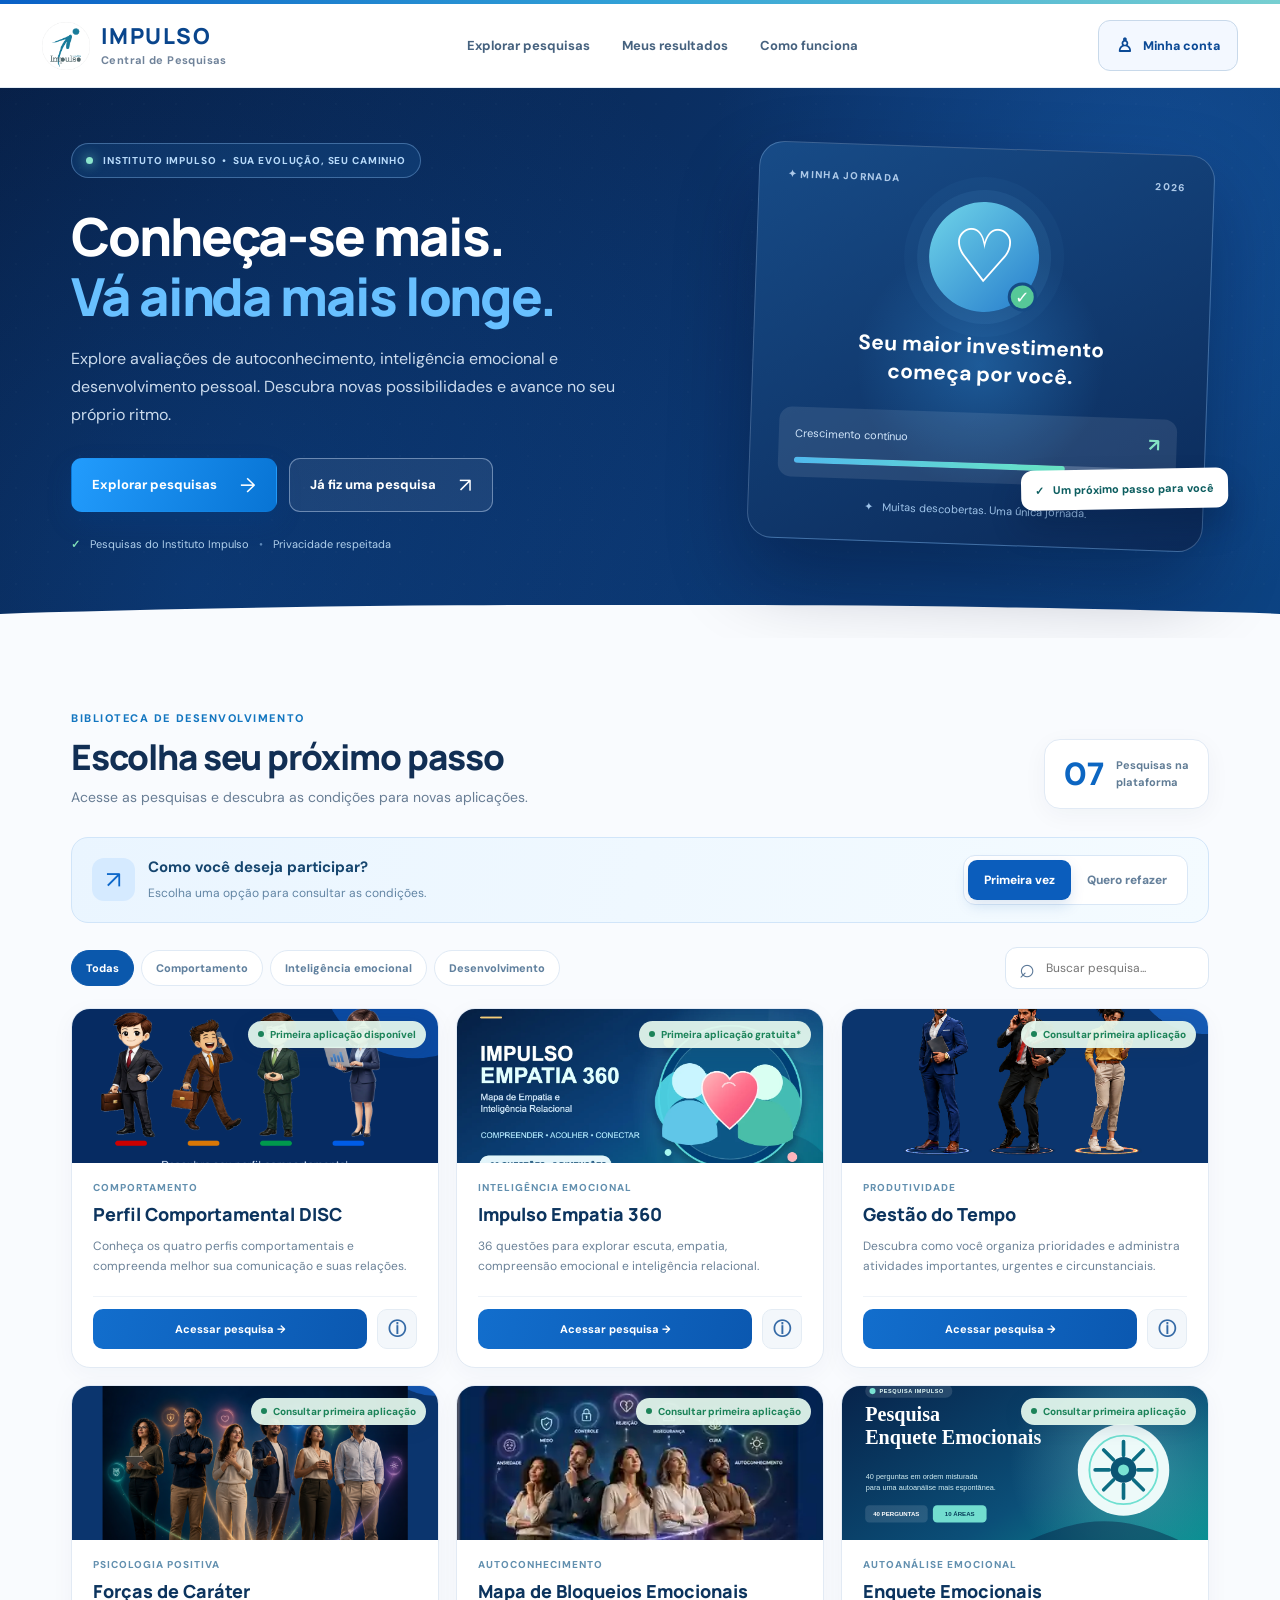
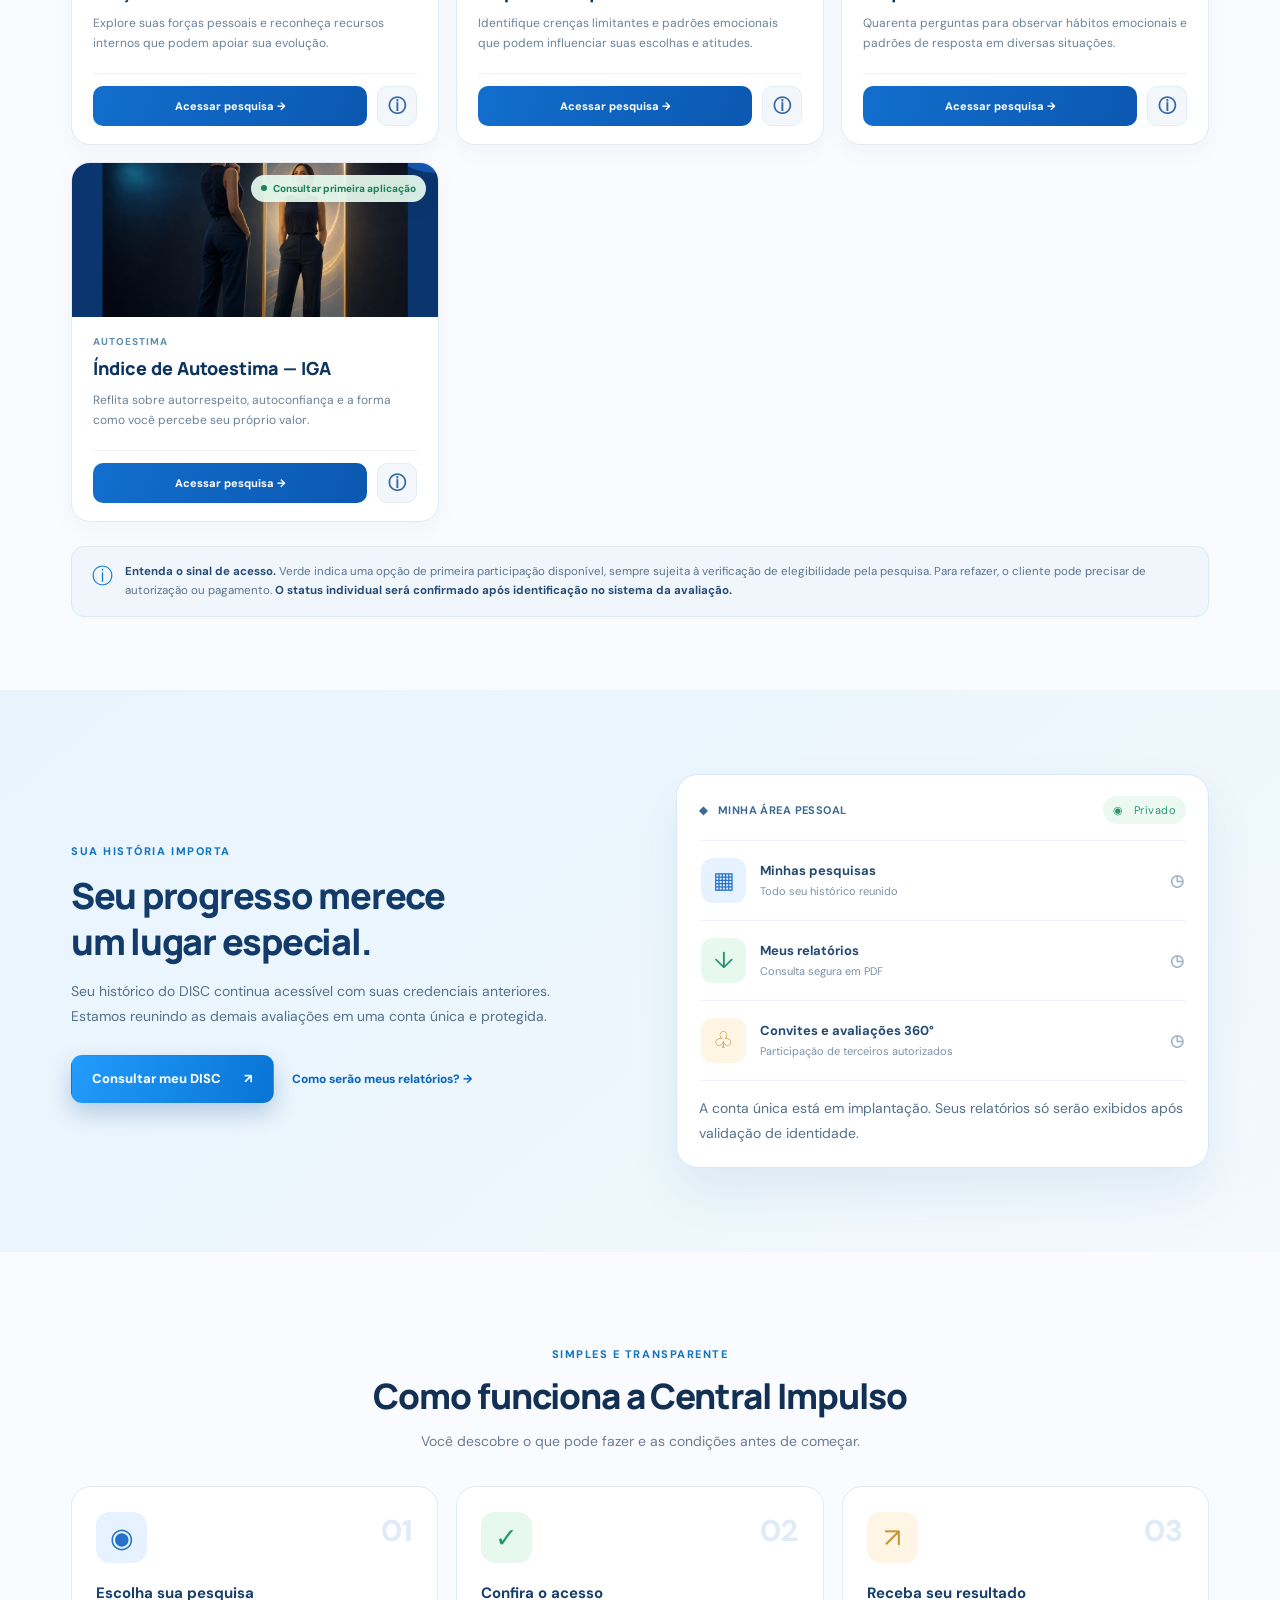
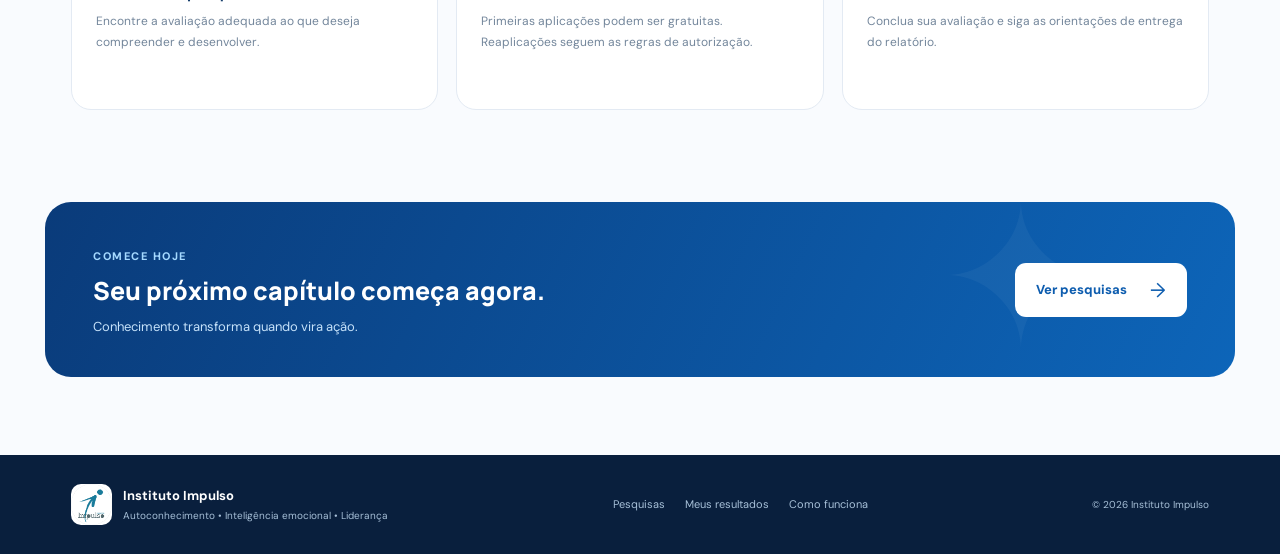
==== index.html @ 6abdc1b7 "feat: cards visuais com as artes oficiais de sete pesquisas" ====
<!doctype html><html lang="pt-BR"><head>
<meta charset="utf-8"/><meta name="viewport" content="width=device-width,initial-scale=1,viewport-fit=cover"/>
<meta name="theme-color" content="#082958"/><meta name="description" content="Central do Cliente Instituto Impulso: pesquisas de autoconhecimento, condições de acesso e sua jornada."/>
<meta property="og:title" content="Central Impulso | Sua jornada de autoconhecimento"/>
<meta property="og:description" content="DISC, Empatia 360, Gestão do Tempo, Forças de Caráter, Bloqueios Emocionais e mais."/>
<title>Minha Jornada | Central Impulso de Pesquisas</title>
<link rel="icon" href="./impulso-logo.png"/><link rel="preconnect" href="https://fonts.googleapis.com"/>
<link href="https://fonts.googleapis.com/css2?family=DM+Sans:wght@400;500;600;700;800&family=Manrope:wght@400;500;600;700;800&display=swap" rel="stylesheet"/>
<link rel="stylesheet" href="./style.css?v=20261010-01"/><script defer src="./app.js?v=20261010-01"></script></head><body>
<div class="top-gradient"></div><header class="site-header"><div class="header-inner">
<a class="brand" href="./" aria-label="Central Impulso - início"><img src="./impulso-logo.png" alt=""/><span><strong>IMPULSO</strong><small>Central de Pesquisas</small></span></a>
<nav class="main-nav" aria-label="Menu principal"><a href="#pesquisas">Explorar pesquisas</a><a href="#meus-resultados">Meus resultados</a><a href="#como-funciona">Como funciona</a></nav>
<button class="header-login" data-dialog="account"><span>♙</span> Minha conta</button>
</div></header><main>
<section class="hero"><div class="container hero-grid"><div class="hero-copy">
<div class="hero-eyebrow"><i></i> INSTITUTO IMPULSO &nbsp;•&nbsp; SUA EVOLUÇÃO, SEU CAMINHO</div>
<h1>Conheça-se mais.<br/><em>Vá ainda mais longe.</em></h1>
<p>Explore avaliações de autoconhecimento, inteligência emocional e desenvolvimento pessoal. Descubra novas possibilidades e avance no seu próprio ritmo.</p>
<div class="hero-actions"><a class="button button-primary" href="#pesquisas">Explorar pesquisas <span>→</span></a><button class="button button-outline" data-dialog="account">Já fiz uma pesquisa <span>↗</span></button></div>
<div class="hero-trust"><b>✓</b> Pesquisas do Instituto Impulso <span>•</span> Privacidade respeitada</div>
</div><div class="hero-visual" aria-hidden="true"><div class="visual-head"><span>✦ MINHA JORNADA</span><span>2026</span></div><div class="visual-orb">♡<span>✓</span></div><h2>Seu maior investimento<br/> começa por você.</h2><div class="visual-progress"><span>Crescimento contínuo</span><b>↗</b><div class="visual-track"><div></div></div></div><div class="visual-foot">✦ &nbsp; Muitas descobertas. Uma única jornada.</div><div class="float-confirm">✓ &nbsp; Um próximo passo para você</div></div></div><div class="hero-wave"></div></section>
<section class="explore-section container" id="pesquisas"><div class="section-heading"><div><span class="eyebrow">BIBLIOTECA DE DESENVOLVIMENTO</span><h2>Escolha seu próximo passo</h2><p>Acesse as pesquisas e descubra as condições para novas aplicações.</p></div><div class="count-card"><strong>07</strong><span>Pesquisas na<br/> plataforma</span></div></div>
<div class="scenario-panel"><div class="scenario-copy"><span class="scenario-symbol">↗</span><div><strong>Como você deseja participar?</strong><small>Escolha uma opção para consultar as condições.</small></div></div><div class="scenario-control" role="group" aria-label="Situação de participação"><button class="scenario active" data-scenario="first" aria-pressed="true">Primeira vez</button><button class="scenario" data-scenario="again" aria-pressed="false">Quero refazer</button></div></div>
<div class="tools-row"><div class="filters" role="group" aria-label="Filtrar pesquisas"><button class="filter active" data-category="Todas" aria-pressed="true">Todas</button><button class="filter" data-category="Comportamento" aria-pressed="false">Comportamento</button><button class="filter" data-category="Emocional" aria-pressed="false">Inteligência emocional</button><button class="filter" data-category="Desenvolvimento" aria-pressed="false">Desenvolvimento</button></div><label class="search-wrap"><span>⌕</span><input id="search" type="search" placeholder="Buscar pesquisa..." aria-label="Buscar pesquisa"/></label></div>
<div class="research-grid" id="research-grid"></div><p id="empty" class="empty" hidden>Nenhuma pesquisa encontrada. Tente outra palavra.</p>
<div class="disclaimer"><span>ⓘ</span><p><strong>Entenda o sinal de acesso.</strong> Verde indica uma opção de primeira participação disponível, sempre sujeita à verificação de elegibilidade pela pesquisa. Para refazer, o cliente pode precisar de autorização ou pagamento. <strong>O status individual será confirmado após identificação no sistema da avaliação.</strong></p></div>
</section>
<section class="results-section" id="meus-resultados"><div class="container results-layout"><div><span class="eyebrow">SUA HISTÓRIA IMPORTA</span><h2>Seu progresso merece<br/> um lugar especial.</h2><p>Seu histórico do DISC continua acessível com suas credenciais anteriores. Estamos reunindo as demais avaliações em uma conta única e protegida.</p><div class="results-actions"><a class="button button-primary" href="https://impulsoflow.github.io/DISC/" target="_blank" rel="noopener">Consultar meu DISC <span>↗</span></a><button class="link-button" data-dialog="account">Como serão meus relatórios? →</button></div></div>
<div class="results-board"><div class="board-head"><strong>◆ &nbsp; MINHA ÁREA PESSOAL</strong><span>◉ &nbsp; Privado</span></div><div class="board-item"><span class="board-icon blue">▦</span><div><strong>Minhas pesquisas</strong><small>Todo seu histórico reunido</small></div><b>◷</b></div><div class="board-item"><span class="board-icon green">↓</span><div><strong>Meus relatórios</strong><small>Consulta segura em PDF</small></div><b>◷</b></div><div class="board-item"><span class="board-icon gold">♧</span><div><strong>Convites e avaliações 360°</strong><small>Participação de terceiros autorizados</small></div><b>◷</b></div><p>A conta única está em implantação. Seus relatórios só serão exibidos após validação de identidade.</p></div></div></section>
<section class="how-section container" id="como-funciona"><div class="how-head"><span class="eyebrow">SIMPLES E TRANSPARENTE</span><h2>Como funciona a Central Impulso</h2><p>Você descobre o que pode fazer e as condições antes de começar.</p></div><div class="steps"><article><span class="step-num">01</span><div class="step-icon blue">◉</div><h3>Escolha sua pesquisa</h3><p>Encontre a avaliação adequada ao que deseja compreender e desenvolver.</p></article><article><span class="step-num">02</span><div class="step-icon green">✓</div><h3>Confira o acesso</h3><p>Primeiras aplicações podem ser gratuitas. Reaplicações seguem as regras de autorização.</p></article><article><span class="step-num">03</span><div class="step-icon gold">↗</div><h3>Receba seu resultado</h3><p>Conclua sua avaliação e siga as orientações de entrega do relatório.</p></article></div></section>
<section class="closing container"><div><span class="eyebrow">COMECE HOJE</span><h2>Seu próximo capítulo começa agora.</h2><p>Conhecimento transforma quando vira ação.</p></div><a href="#pesquisas" class="button">Ver pesquisas <span>→</span></a><span class="closing-star">✦</span></section></main>
<footer><div class="container footer-content"><div class="footer-brand"><img src="./impulso-logo.png" alt=""/><div><b>Instituto Impulso</b><small>Autoconhecimento • Inteligência emocional • Liderança</small></div></div><nav><a href="#pesquisas">Pesquisas</a><a href="#meus-resultados">Meus resultados</a><a href="#como-funciona">Como funciona</a></nav><small>© 2026 Instituto Impulso</small></div></footer>
<dialog id="modal" aria-labelledby="modal-title"><form method="dialog"><button aria-label="Fechar" class="modal-close">×</button></form><div id="modal-symbol" class="modal-symbol">✦</div><span id="modal-kicker" class="eyebrow"></span><h2 id="modal-title"></h2><p id="modal-text"></p><div id="modal-details" class="modal-details"></div><div id="modal-actions" class="modal-actions"></div><small id="modal-note" class="modal-note"></small></dialog>
</body></html>
---- style.css ----
:root{--navy:#092d5c;--deep:#071c42;--blue:#0d67c8;--blue-light:#cce5ff;--ink:#122f54;--muted:#62758e;--soft:#f3f7fc;--green:#147d57;--border:#e1eaf5;--radius:22px}*{box-sizing:border-box}html{scroll-behavior:smooth}body{margin:0;background:#f9fbfe;color:var(--ink);font-family:"DM Sans",Arial,sans-serif}button,input{font:inherit}button{cursor:pointer}a{text-decoration:none;color:inherit}a:focus-visible,button:focus-visible,input:focus-visible{outline:3px solid #f7ba45;outline-offset:3px}.container{max-width:1190px;padding:0 26px;margin:auto}.top-gradient{height:4px;background:linear-gradient(90deg,#0960c6,#32a2d7,#77cfd1)}.site-header{position:sticky;top:0;background:rgba(255,255,255,.97);border-bottom:1px solid #e4edf6;z-index:30;backdrop-filter:blur(18px)}.header-inner{max-width:1250px;margin:auto;padding:15px 27px;display:flex;align-items:center;justify-content:space-between;gap:22px;min-height:83px}.brand,.footer-brand{display:flex;align-items:center;gap:11px;flex-shrink:0}.brand img{width:48px;height:48px;object-fit:contain;border-radius:12px;background:white}.brand strong{font:800 22px "Manrope",sans-serif;color:#09458c;letter-spacing:.065em;line-height:1;display:block}.brand small{display:block;font-size:11px;color:#70839a;font-weight:700;margin-top:6px;letter-spacing:.035em}.main-nav{display:flex;align-items:center;gap:32px}.main-nav a{color:#46627f;font-weight:700;font-size:13px;transition:color .2s}.main-nav a:hover{color:#0b64c5}.header-login{border:1px solid #c8d9ea;border-radius:12px;background:#f3f8ff;padding:12px 17px;font-size:12.5px;font-weight:800;color:#0b4a96;display:flex;align-items:center;gap:10px}.header-login span{font-size:19px}.hero{background:radial-gradient(circle at 89% 17%,rgba(46,143,255,.2),transparent 35%),radial-gradient(circle at 15% 90%,rgba(17,98,192,.25),transparent 55%),linear-gradient(120deg,#071d42,#0b336a 55%,#0c4383);color:#fff;position:relative;overflow:hidden}.hero::before{content:"";position:absolute;inset:0;background-image:radial-gradient(rgba(255,255,255,.09) .8px,transparent .8px);background-size:32px 32px;opacity:.19}.hero-grid{min-height:535px;display:grid;grid-template-columns:1.15fr .85fr;align-items:center;gap:65px;padding-top:55px;padding-bottom:87px;position:relative;z-index:1}.hero-eyebrow{display:inline-flex;align-items:center;gap:10px;border:1px solid rgba(151,203,255,.35);background:rgba(34,111,179,.21);padding:10px 14px;border-radius:999px;color:#b7dafa;font-size:10px;letter-spacing:.085em;font-weight:800}.hero-eyebrow i{display:block;width:7px;height:7px;background:#8ce6cd;border-radius:100%;box-shadow:0 0 12px #7eedd5}.hero h1{font:800 clamp(35px,4.1vw,55px)/1.14 "Manrope",sans-serif;letter-spacing:-.04em;margin:29px 0 18px}.hero h1 em{font-style:normal;color:#68c0ff}.hero-copy>p{color:#cbdbed;font-size:16px;line-height:1.75;max-width:565px;margin:0}.hero-actions{display:flex;gap:12px;flex-wrap:wrap;margin-top:29px}.button{display:inline-flex;justify-content:center;align-items:center;gap:23px;min-height:48px;border-radius:11px;border:1px solid transparent;padding:13px 20px;font-size:13px;font-weight:800;transition:transform .15s,filter .15s}.button:hover{transform:translateY(-2px);filter:brightness(1.035)}.button-primary{background:linear-gradient(110deg,#229cfd,#0874d4);color:white;box-shadow:0 10px 24px rgba(0,68,144,.24)}.button-outline{background:rgba(255,255,255,.07);border-color:rgba(211,230,255,.43);color:#fff}.hero-actions .button span,.closing .button span{font-size:20px;font-weight:400}.hero-trust{margin-top:25px;color:#b1d1ed;font-size:11px;display:flex;align-items:center;gap:10px;flex-wrap:wrap}.hero-trust b{color:#80e0b8}.hero-trust>span{color:#5d88b9}.hero-visual{background:linear-gradient(154deg,#174b87,#0b2a59);border:1px solid rgba(177,212,255,.29);border-radius:25px;min-height:372px;padding:25px 28px 27px;box-shadow:0 35px 80px rgba(0,10,37,.33);position:relative;transform:rotate(2deg);isolation:isolate}.hero-visual::before{content:"";position:absolute;border-radius:50%;height:250px;width:250px;left:50%;top:23%;transform:translateX(-50%);background:radial-gradient(circle,rgba(59,167,248,.3),transparent 70%);z-index:-1}.visual-head{display:flex;justify-content:space-between;align-items:center;color:#adc9e8;font-size:10px;font-weight:800;letter-spacing:.13em}.visual-orb{width:110px;height:110px;border-radius:50%;margin:15px auto 5px;background:linear-gradient(135deg,#70d5e9,#267ccc);box-shadow:0 0 0 12px rgba(111,203,255,.08),0 0 0 25px rgba(111,203,255,.035);display:grid;place-items:center;font-size:74px;font-weight:400;color:white;position:relative}.visual-orb span{position:absolute;bottom:2px;right:1px;background:#56c898;border-radius:50%;color:#fff;font-size:17px;width:29px;height:29px;display:grid;place-items:center;border:3px solid #164b85}.hero-visual h2{font-size:21px;line-height:1.35;text-align:center;margin:20px 0 24px;color:#fff}.visual-progress{background:rgba(255,255,255,.095);padding:14px 16px;border-radius:13px;color:#d2e6fb;font-size:11px;display:flex;justify-content:space-between;align-items:center;flex-wrap:wrap;gap:12px}.visual-progress b{color:#84e3c5;font-size:18px}.visual-track{width:100%;height:6px;background:rgba(230,240,255,.23);border-radius:12px;overflow:hidden}.visual-track div{width:74%;height:100%;border-radius:12px;background:linear-gradient(90deg,#50b9ee,#6ae7c4)}.visual-foot{font-size:11px;text-align:center;color:#9fc4ea;margin-top:20px}.float-confirm{position:absolute;bottom:40px;right:-25px;padding:13px 14px;background:#fff;color:#0d5e60;font-weight:800;font-size:11px;border-radius:12px;box-shadow:0 18px 30px #00163845;transform:rotate(-3deg)}.hero-wave{height:34px;background:#f9fbfe;clip-path:ellipse(73% 100% at 50% 100%);position:absolute;bottom:-1px;left:0;right:0}.explore-section{padding-top:68px;padding-bottom:73px;scroll-margin-top:120px}.section-heading{display:flex;justify-content:space-between;align-items:end;gap:24px;margin-bottom:28px}.eyebrow{color:#1376c0;font-size:11px;letter-spacing:.14em;font-weight:800}.section-heading h2,.how-head h2{font:800 clamp(26px,3vw,35px)/1.22 "Manrope",sans-serif;letter-spacing:-.03em;margin:9px 0 8px}.section-heading p,.how-head p{font-size:14px;color:#687d94;margin:0;line-height:1.6}.count-card{display:flex;align-items:center;gap:12px;background:#fff;border:1px solid var(--border);border-radius:16px;padding:13px 19px;box-shadow:0 6px 24px #11264a0b}.count-card strong{font-size:32px;color:#0c66c2;font-weight:800}.count-card span{font-size:11px;color:#607c95;line-height:1.55;font-weight:700}.scenario-panel{display:flex;justify-content:space-between;align-items:center;gap:20px;padding:17px 20px;background:linear-gradient(105deg,#eaf5ff,#f4fbff);border:1px solid #d1e5f9;border-radius:17px;margin-bottom:24px}.scenario-copy{display:flex;align-items:center;gap:13px}.scenario-symbol{width:43px;height:43px;border-radius:12px;display:grid;place-items:center;background:#d5eaff;color:#0b66c9;font-size:24px}.scenario-copy strong{display:block;font-size:15px;color:#16466f;margin-bottom:4px}.scenario-copy small{color:#6285a4;font-size:12px}.scenario-control{display:flex;align-items:center;padding:4px;background:#fff;border:1px solid #d9e7f6;border-radius:12px;flex-shrink:0}.scenario{background:transparent;border:0;padding:12px 16px;border-radius:9px;font-weight:800;color:#65809b;font-size:12px;white-space:nowrap}.scenario.active{background:#0b5dbc;color:#fff;box-shadow:0 6px 14px #0650a925}.tools-row{display:flex;align-items:center;justify-content:space-between;gap:15px;margin-bottom:19px}.filters{display:flex;align-items:center;gap:7px;flex-wrap:wrap}.filter{border:1px solid #e0eaf5;background:#fff;border-radius:30px;font-size:11px;padding:10px 14px;color:#60809e;font-weight:800}.filter.active{border-color:#0b58ac;background:#0b58ac;color:#fff}.search-wrap{display:flex;align-items:center;gap:9px;border:1px solid #dbe7f4;border-radius:12px;background:#fff;height:42px;padding:0 13px;min-width:195px;color:#5b7898}.search-wrap span{font-size:27px;line-height:1}.search-wrap input{border:0;outline:0;min-width:0;width:100%;font-size:12px;color:#143d65}.research-grid{display:grid;grid-template-columns:repeat(3,minmax(0,1fr));gap:17px}.research-card{border:1px solid #e2eaf4;border-radius:19px;background:#fff;min-height:316px;display:flex;flex-direction:column;padding:22px;box-shadow:0 6px 25px rgba(11,49,93,.038);transition:transform .15s,box-shadow .15s}.research-card:hover{transform:translateY(-4px);box-shadow:0 18px 35px rgba(11,49,93,.1)}.card-top{display:flex;justify-content:space-between;align-items:center;gap:10px}.card-icon{border-radius:15px;width:55px;height:55px;display:grid;place-items:center;font-size:28px}.card-icon.blue{color:#2169d4;background:#e9f1ff}.card-icon.cyan{color:#17819a;background:#e0f7fc}.card-icon.violet{color:#8053ba;background:#f1eaff}.card-icon.green{color:#199165;background:#e2f7ec}.card-icon.orange{color:#d18b26;background:#fff4df}.card-icon.pink{color:#bd6197;background:#ffebf4}.card-status{display:flex;gap:6px;align-items:center;border-radius:20px;padding:7px 10px;font-size:10px;font-weight:800;white-space:nowrap}.card-status.available{background:#e5f7ed;color:#1c8359}.card-status.locked{background:#fff1e0;color:#976323}.card-status i{width:6px;height:6px;background:currentColor;border-radius:50%}.card-category{font-size:10px;color:#6390af;letter-spacing:.10em;text-transform:uppercase;font-weight:800;margin-top:19px}.research-card h3{font:800 18px/1.38 "Manrope",sans-serif;margin:8px 0 8px;color:#0c345e}.research-card p{font-size:12px;line-height:1.67;color:#6b8298;margin:0 0 20px;flex:1}.card-bottom{padding-top:14px;border-top:1px solid #eff3f8;display:flex;align-items:center;gap:10px}.card-link{background:linear-gradient(105deg,#126ecd,#0b58b0);border:0;color:#fff;border-radius:10px;padding:11px 13px;font-size:11px;font-weight:800;flex:1;display:flex;align-items:center;justify-content:center;gap:7px;text-align:center;min-height:40px}.card-link.locked{background:#f2f6fa;color:#35618d;border:1px solid #dce6f0}.card-info{width:40px;height:40px;flex-shrink:0;border-radius:10px;background:#f3f7fb;border:1px solid #e4ecf4;color:#356aa6;font-weight:800;font-size:18px}.empty{text-align:center;color:#6e8299;background:#fff;border-radius:14px;border:1px dashed #cadced;padding:36px}.disclaimer{display:flex;align-items:flex-start;gap:12px;background:#f1f6fc;border:1px solid #dce9f7;padding:15px 20px;border-radius:13px;margin-top:24px;color:#587590}.disclaimer span{font-size:21px;color:#1b7ac9}.disclaimer p{margin:0;line-height:1.7;font-size:11.5px}.disclaimer strong{color:#244c76}.results-section{background:linear-gradient(140deg,#eaf4ff,#edf7fc 65%,#f3f9ff);padding:84px 0;scroll-margin-top:100px}.results-layout{display:grid;grid-template-columns:1fr 1fr;align-items:center;gap:72px}.results-layout h2{font:800 clamp(26px,3vw,36px)/1.26 "Manrope",sans-serif;letter-spacing:-.035em;color:#123b6a;margin:13px 0 15px}.results-layout>div>p{font-size:14px;line-height:1.8;color:#55718c;max-width:510px}.results-actions{display:flex;align-items:center;flex-wrap:wrap;gap:18px;margin-top:25px}.link-button{background:none;border:0;color:#0b68be;font-size:12px;font-weight:800;padding:10px 0}.results-board{padding:21px 22px;border:1px solid #d9e8f8;background:#fff;border-radius:22px;box-shadow:0 24px 50px rgba(19,72,131,.08)}.board-head{display:flex;justify-content:space-between;align-items:center;font-size:11px;color:#3c6996;letter-spacing:.04em;padding-bottom:16px}.board-head>span{color:#2a9671;background:#ecf9f3;border-radius:15px;padding:7px 10px}.board-item{display:flex;align-items:center;gap:14px;border-top:1px solid #eef3f9;padding:17px 2px}.board-icon{width:45px;height:45px;display:grid;place-items:center;border-radius:12px;font-size:23px;flex-shrink:0}.blue{color:#2672ca;background:#e6f2ff}.green{color:#249671;background:#e7f8ef}.gold{color:#c79532;background:#fff5e5}.board-item>div{flex:1}.board-item strong{display:block;color:#234b71;font-size:13px}.board-item small{font-size:11px;color:#7b91a7;display:block;margin-top:5px}.board-item>b{color:#9fb0c3}.results-board>p{border-top:1px solid #eef3f9;margin:0;padding-top:15px;color:#7990a8;font-size:11px;line-height:1.5}.how-section{padding-top:90px;padding-bottom:92px;scroll-margin-top:110px}.how-head{text-align:center;margin-bottom:34px}.how-head h2{margin:12px 0}.steps{display:grid;grid-template-columns:repeat(3,1fr);gap:18px}.steps article{background:#fff;border:1px solid #e3eaf3;border-radius:20px;padding:25px 24px;position:relative;min-height:224px}.step-num{position:absolute;right:25px;top:24px;color:#dfebf7;font-size:30px;font-weight:800}.step-icon{width:51px;height:51px;border-radius:14px;display:grid;place-items:center;font-size:27px}.steps h3{font-size:15px;color:#173f6c;margin:20px 0 8px}.steps p{font-size:12px;line-height:1.7;color:#73869b;margin:0}.closing{background:linear-gradient(115deg,#0a3b7a,#0d65b9);border-radius:26px;position:relative;overflow:hidden;color:#fff;display:flex;align-items:center;justify-content:space-between;gap:26px;padding:42px 48px;margin-bottom:78px}.closing .eyebrow{color:#a5d9ff}.closing h2{font:800 25px/1.3 "Manrope",sans-serif;margin:10px 0}.closing p{color:#c6e2fa;margin:0;font-size:13px}.closing .button{background:#fff;color:#0e5daf;white-space:nowrap;z-index:1}.closing-star{position:absolute;right:130px;top:-52px;font-size:200px;color:#ffffff0b}footer{background:#091f3d;color:#a7c0d8;padding:29px 0}.footer-content{display:flex;align-items:center;justify-content:space-between;gap:16px;flex-wrap:wrap}.footer-brand img{width:41px;height:41px;border-radius:10px;object-fit:contain;background:white}.footer-brand b{display:block;font-size:13px;color:#fff}.footer-brand small{font-size:10px;display:block;margin-top:5px}footer nav{display:flex;gap:20px;font-size:11px}footer>div>small{font-size:10px}.sr-only{position:absolute!important;width:1px;height:1px;overflow:hidden;clip:rect(0,0,0,0)}dialog.custom-modal,dialog#modal{max-width:min(510px,calc(100vw - 28px));width:100%;border:1px solid #d4e4f4;padding:32px 33px 28px;border-radius:24px;color:#183e65;box-shadow:0 40px 100px #09264c44}dialog::backdrop{background:rgba(4,23,47,.64);backdrop-filter:blur(4px)}.modal-close{position:absolute;top:14px;right:15px;border:0;background:#eef4fb;color:#4b7093;border-radius:9px;width:32px;height:32px;font-size:23px;cursor:pointer}#modal{position:fixed}.modal-symbol{height:64px;width:64px;border-radius:18px;display:grid;place-items:center;background:#e6f2ff;color:#0d69c6;font-size:34px;margin-bottom:23px}#modal h2{font:800 25px/1.25 "Manrope",sans-serif;margin:11px 0;color:#143961}#modal-text{color:#5c7490;font-size:14px;line-height:1.75}#modal-details{background:#f0f7ff;border-radius:13px;padding:15px 17px;font-size:12px;color:#416385;line-height:1.8}#modal-details strong{color:#0c4e93}#modal-details ul{padding-left:19px;margin:6px 0}#modal-actions{display:flex;gap:12px;flex-wrap:wrap;margin-top:21px}#modal-actions a,#modal-actions button{display:inline-flex;align-items:center;justify-content:center;border:0;border-radius:10px;padding:12px 16px;font-size:12px;font-weight:800;min-height:43px}#modal-actions a:first-child{background:#0b66c4;color:white;flex:1}#modal-actions button{background:#eff4fa;color:#275a8c}.modal-note{display:block;margin-top:16px;color:#8293a6;font-size:11px;line-height:1.6}@media(max-width:1100px){.main-nav{gap:15px}.hero-grid{gap:25px}.hero h1{font-size:40px}.research-grid{grid-template-columns:repeat(2,1fr)}.results-layout{gap:35px}}@media(max-width:760px){.container{padding:0 18px}.main-nav{display:none}.header-inner{padding:11px 18px;min-height:68px}.brand img{width:39px;height:39px}.brand strong{font-size:19px}.brand small{font-size:9px}.header-login{padding:10px 12px}.hero-grid{grid-template-columns:1fr;gap:30px;padding-top:48px;padding-bottom:60px}.hero h1{font-size:clamp(31px,7.7vw,43px)}.hero-copy>p{font-size:14px}.hero-visual{max-width:470px;min-height:310px;margin:0 auto;width:91%;transform:rotate(0deg)}.visual-orb{height:87px;width:87px;font-size:62px}.hero-visual h2{font-size:18px;margin:15px 0}.float-confirm{right:-6px;bottom:27px}.section-heading{align-items:flex-start}.count-card{display:none}.scenario-panel{align-items:stretch;flex-direction:column}.scenario-control{align-self:flex-start}.tools-row{flex-direction:column;align-items:stretch}.search-wrap{width:100%}.results-layout{grid-template-columns:1fr;gap:28px}.steps{grid-template-columns:1fr}.steps article{min-height:0}.closing{margin-left:18px;margin-right:18px;padding:30px;flex-direction:column;align-items:flex-start}.footer-content{flex-direction:column;align-items:flex-start;gap:19px}}@media(max-width:550px){.hero-eyebrow{font-size:9px;padding:9px 10px}.hero-actions{flex-direction:column;align-items:stretch}.hero-actions .button{width:100%}.hero-trust{font-size:10px}.explore-section{padding-top:48px}.section-heading h2{font-size:27px}.research-grid{grid-template-columns:1fr;gap:13px}.research-card{min-height:275px}.research-card h3{font-size:18px}.filters{gap:6px}.filter{font-size:10px;padding:9px 10px}.scenario-panel{padding:15px}.scenario{padding:11px 13px}.results-section{padding:61px 0}.results-actions{flex-direction:column;align-items:flex-start}.how-section{padding-top:64px;padding-bottom:70px}.closing{margin-bottom:40px}.closing h2{font-size:22px}dialog#modal{padding:28px 22px}.footer-brand small{font-size:9px}}
/* Cards profissionais com a mesma arte dos convites administrativos. */
.research-card{padding:0;overflow:hidden;min-height:360px}.card-image{height:154px;width:100%;background:linear-gradient(145deg,#e6f3ff,#f6fbff);position:relative;overflow:hidden}.card-image img{display:block;width:100%;height:100%;object-fit:cover;object-position:center 30%}.card-image .card-status{position:absolute;top:12px;right:12px;max-width:calc(100% - 24px);box-shadow:0 3px 18px #18345327;background:#e6f9eeed}.card-image .card-status.locked{background:#fff1e5f5}.research-card .card-category,.research-card h3,.research-card p{margin-left:21px;margin-right:21px}.research-card .card-category{margin-top:18px}.research-card .card-bottom{margin:0 21px 18px;padding-top:12px}.research-card p{margin-bottom:16px}.research-card h3{min-height:26px}.research-grid{align-items:stretch}@media(max-width:550px){.research-card{min-height:370px}.card-image{height:180px}}
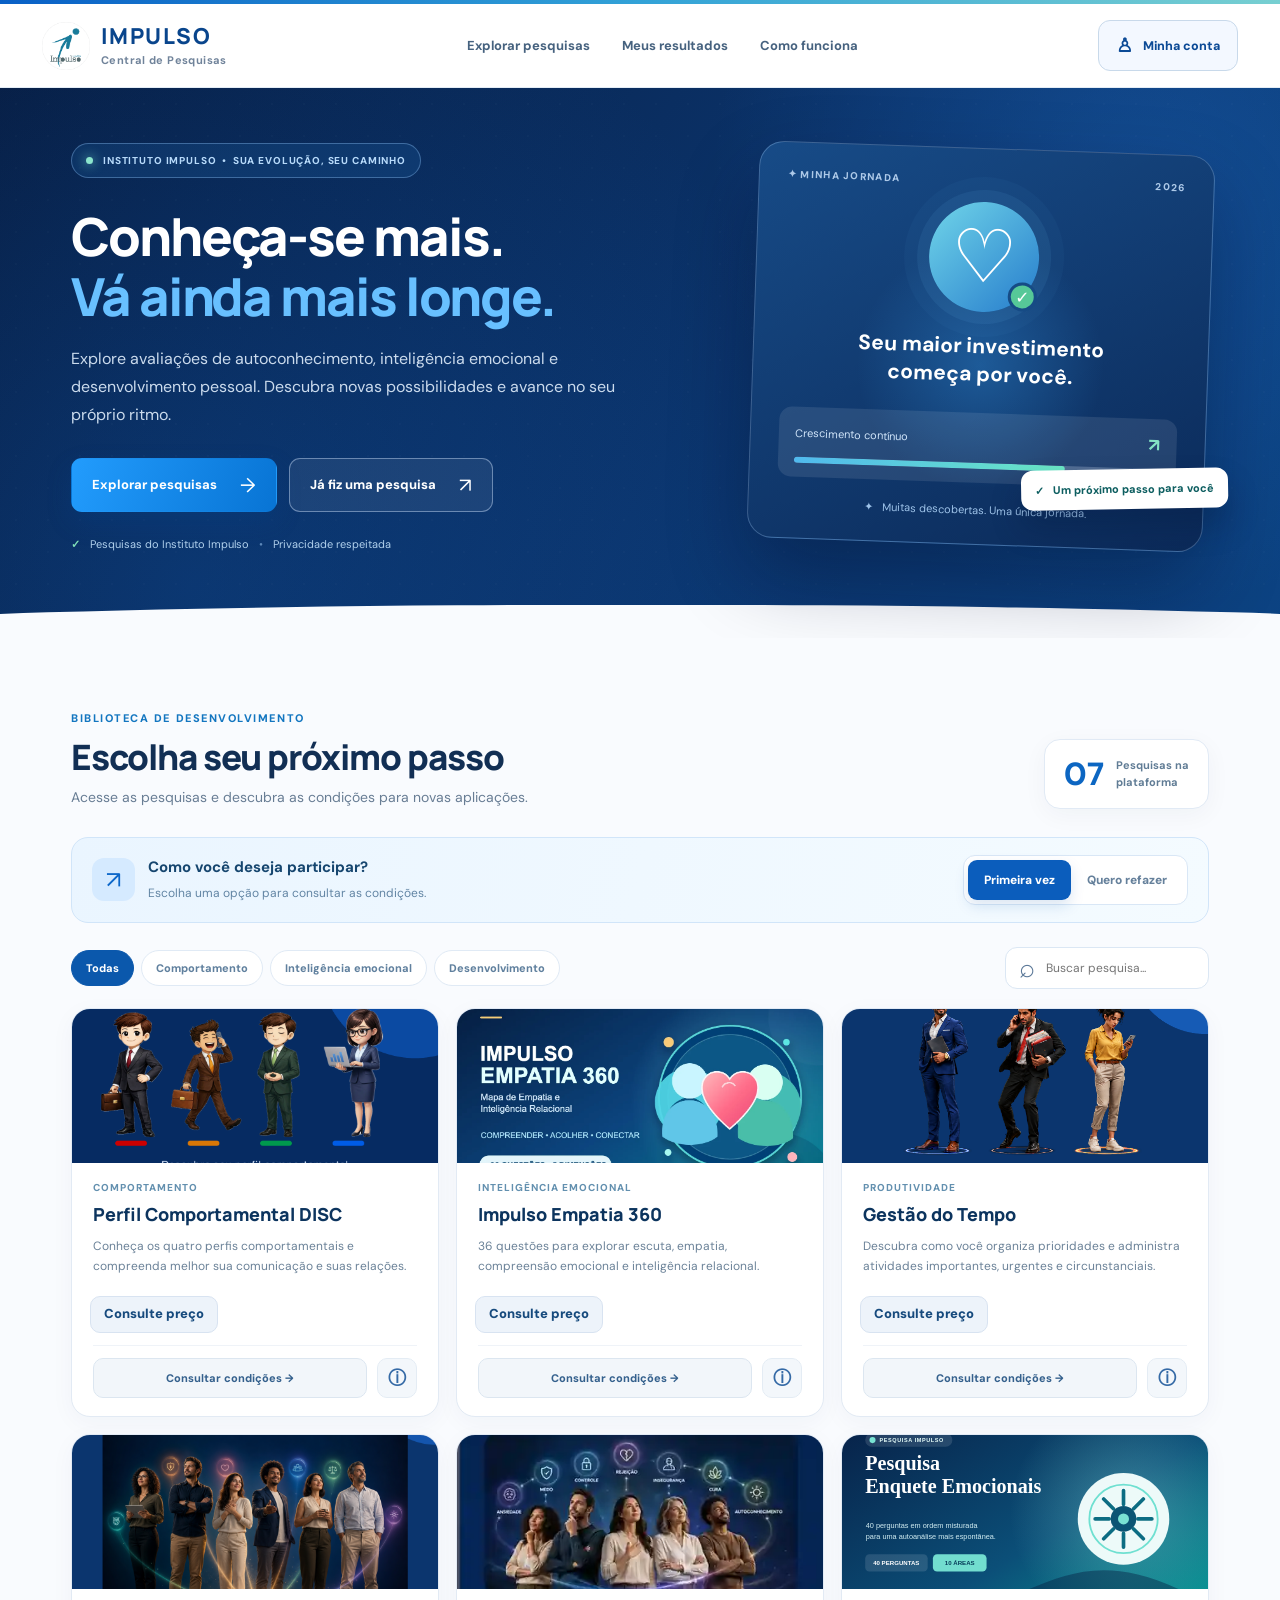
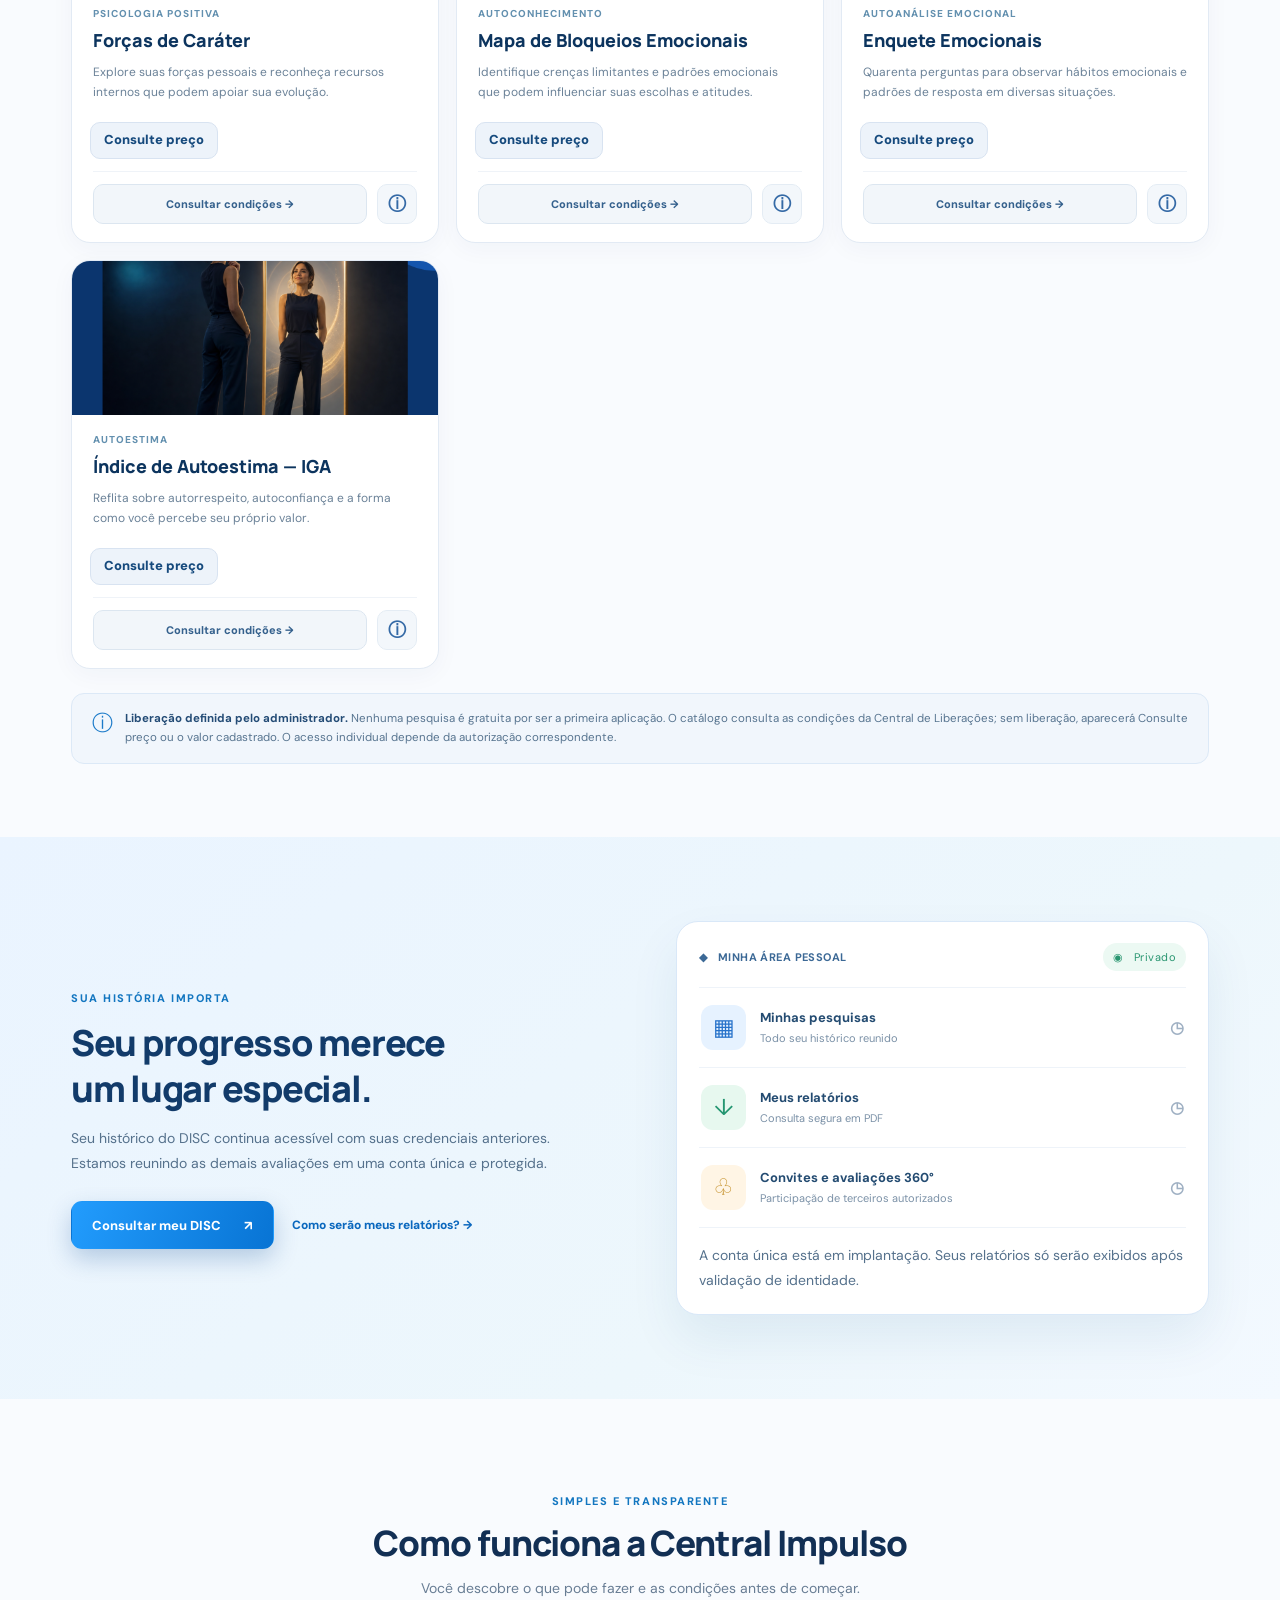
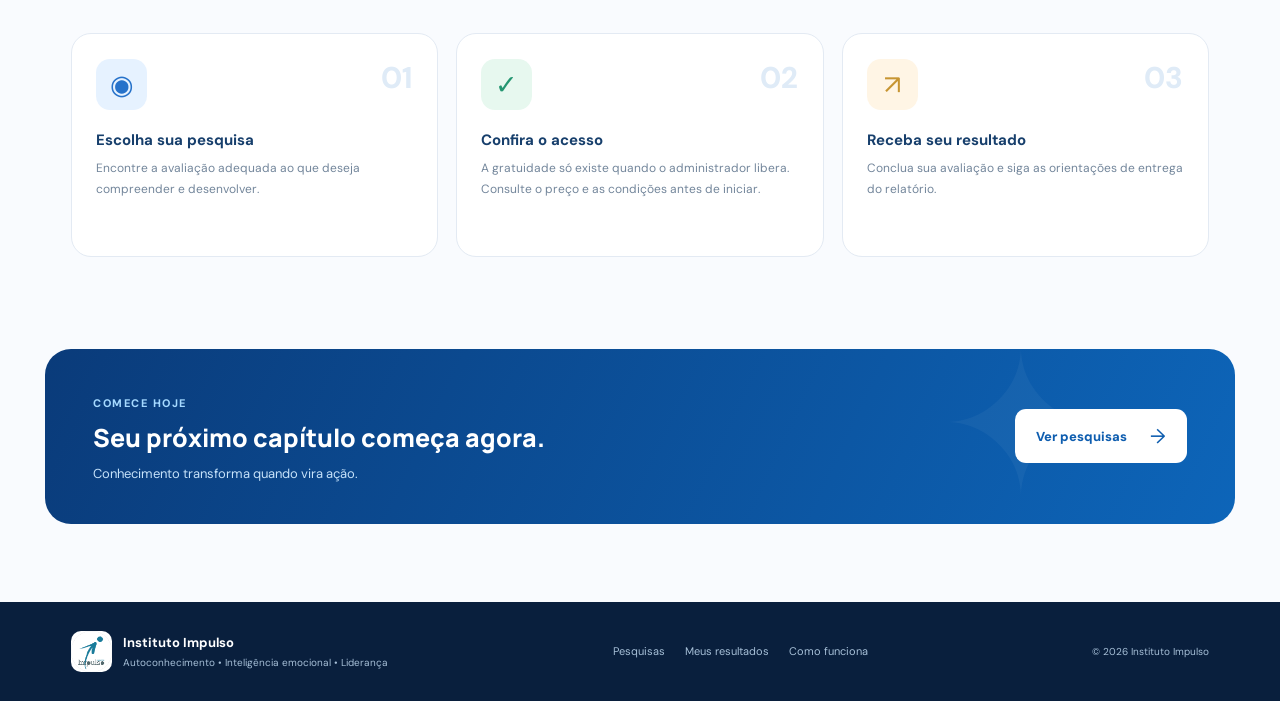
==== commit 80fe7f4b: "fix(impulso): catalogo publico respeita politica e precos administrativos" ====
--- a/index.html
+++ b/index.html
@@ -23,11 +23,11 @@
 <div class="scenario-panel"><div class="scenario-copy"><span class="scenario-symbol">↗</span><div><strong>Como você deseja participar?</strong><small>Escolha uma opção para consultar as condições.</small></div></div><div class="scenario-control" role="group" aria-label="Situação de participação"><button class="scenario active" data-scenario="first" aria-pressed="true">Primeira vez</button><button class="scenario" data-scenario="again" aria-pressed="false">Quero refazer</button></div></div>
 <div class="tools-row"><div class="filters" role="group" aria-label="Filtrar pesquisas"><button class="filter active" data-category="Todas" aria-pressed="true">Todas</button><button class="filter" data-category="Comportamento" aria-pressed="false">Comportamento</button><button class="filter" data-category="Emocional" aria-pressed="false">Inteligência emocional</button><button class="filter" data-category="Desenvolvimento" aria-pressed="false">Desenvolvimento</button></div><label class="search-wrap"><span>⌕</span><input id="search" type="search" placeholder="Buscar pesquisa..." aria-label="Buscar pesquisa"/></label></div>
 <div class="research-grid" id="research-grid"></div><p id="empty" class="empty" hidden>Nenhuma pesquisa encontrada. Tente outra palavra.</p>
-<div class="disclaimer"><span>ⓘ</span><p><strong>Entenda o sinal de acesso.</strong> Verde indica uma opção de primeira participação disponível, sempre sujeita à verificação de elegibilidade pela pesquisa. Para refazer, o cliente pode precisar de autorização ou pagamento. <strong>O status individual será confirmado após identificação no sistema da avaliação.</strong></p></div>
+<div class="disclaimer"><span>ⓘ</span><p><strong>Liberação definida pelo administrador.</strong> Nenhuma pesquisa é gratuita por ser a primeira aplicação. O catálogo consulta as condições da Central de Liberações; sem liberação, aparecerá Consulte preço ou o valor cadastrado. O acesso individual depende da autorização correspondente.</p></div>
 </section>
 <section class="results-section" id="meus-resultados"><div class="container results-layout"><div><span class="eyebrow">SUA HISTÓRIA IMPORTA</span><h2>Seu progresso merece<br/> um lugar especial.</h2><p>Seu histórico do DISC continua acessível com suas credenciais anteriores. Estamos reunindo as demais avaliações em uma conta única e protegida.</p><div class="results-actions"><a class="button button-primary" href="https://impulsoflow.github.io/DISC/" target="_blank" rel="noopener">Consultar meu DISC <span>↗</span></a><button class="link-button" data-dialog="account">Como serão meus relatórios? →</button></div></div>
 <div class="results-board"><div class="board-head"><strong>◆ &nbsp; MINHA ÁREA PESSOAL</strong><span>◉ &nbsp; Privado</span></div><div class="board-item"><span class="board-icon blue">▦</span><div><strong>Minhas pesquisas</strong><small>Todo seu histórico reunido</small></div><b>◷</b></div><div class="board-item"><span class="board-icon green">↓</span><div><strong>Meus relatórios</strong><small>Consulta segura em PDF</small></div><b>◷</b></div><div class="board-item"><span class="board-icon gold">♧</span><div><strong>Convites e avaliações 360°</strong><small>Participação de terceiros autorizados</small></div><b>◷</b></div><p>A conta única está em implantação. Seus relatórios só serão exibidos após validação de identidade.</p></div></div></section>
-<section class="how-section container" id="como-funciona"><div class="how-head"><span class="eyebrow">SIMPLES E TRANSPARENTE</span><h2>Como funciona a Central Impulso</h2><p>Você descobre o que pode fazer e as condições antes de começar.</p></div><div class="steps"><article><span class="step-num">01</span><div class="step-icon blue">◉</div><h3>Escolha sua pesquisa</h3><p>Encontre a avaliação adequada ao que deseja compreender e desenvolver.</p></article><article><span class="step-num">02</span><div class="step-icon green">✓</div><h3>Confira o acesso</h3><p>Primeiras aplicações podem ser gratuitas. Reaplicações seguem as regras de autorização.</p></article><article><span class="step-num">03</span><div class="step-icon gold">↗</div><h3>Receba seu resultado</h3><p>Conclua sua avaliação e siga as orientações de entrega do relatório.</p></article></div></section>
+<section class="how-section container" id="como-funciona"><div class="how-head"><span class="eyebrow">SIMPLES E TRANSPARENTE</span><h2>Como funciona a Central Impulso</h2><p>Você descobre o que pode fazer e as condições antes de começar.</p></div><div class="steps"><article><span class="step-num">01</span><div class="step-icon blue">◉</div><h3>Escolha sua pesquisa</h3><p>Encontre a avaliação adequada ao que deseja compreender e desenvolver.</p></article><article><span class="step-num">02</span><div class="step-icon green">✓</div><h3>Confira o acesso</h3><p>A gratuidade só existe quando o administrador libera. Consulte o preço e as condições antes de iniciar.</p></article><article><span class="step-num">03</span><div class="step-icon gold">↗</div><h3>Receba seu resultado</h3><p>Conclua sua avaliação e siga as orientações de entrega do relatório.</p></article></div></section>
 <section class="closing container"><div><span class="eyebrow">COMECE HOJE</span><h2>Seu próximo capítulo começa agora.</h2><p>Conhecimento transforma quando vira ação.</p></div><a href="#pesquisas" class="button">Ver pesquisas <span>→</span></a><span class="closing-star">✦</span></section></main>
 <footer><div class="container footer-content"><div class="footer-brand"><img src="./impulso-logo.png" alt=""/><div><b>Instituto Impulso</b><small>Autoconhecimento • Inteligência emocional • Liderança</small></div></div><nav><a href="#pesquisas">Pesquisas</a><a href="#meus-resultados">Meus resultados</a><a href="#como-funciona">Como funciona</a></nav><small>© 2026 Instituto Impulso</small></div></footer>
 <dialog id="modal" aria-labelledby="modal-title"><form method="dialog"><button aria-label="Fechar" class="modal-close">×</button></form><div id="modal-symbol" class="modal-symbol">✦</div><span id="modal-kicker" class="eyebrow"></span><h2 id="modal-title"></h2><p id="modal-text"></p><div id="modal-details" class="modal-details"></div><div id="modal-actions" class="modal-actions"></div><small id="modal-note" class="modal-note"></small></dialog>
--- a/style.css
+++ b/style.css
@@ -1,3 +1,8 @@
 :root{--navy:#092d5c;--deep:#071c42;--blue:#0d67c8;--blue-light:#cce5ff;--ink:#122f54;--muted:#62758e;--soft:#f3f7fc;--green:#147d57;--border:#e1eaf5;--radius:22px}*{box-sizing:border-box}html{scroll-behavior:smooth}body{margin:0;background:#f9fbfe;color:var(--ink);font-family:"DM Sans",Arial,sans-serif}button,input{font:inherit}button{cursor:pointer}a{text-decoration:none;color:inherit}a:focus-visible,button:focus-visible,input:focus-visible{outline:3px solid #f7ba45;outline-offset:3px}.container{max-width:1190px;padding:0 26px;margin:auto}.top-gradient{height:4px;background:linear-gradient(90deg,#0960c6,#32a2d7,#77cfd1)}.site-header{position:sticky;top:0;background:rgba(255,255,255,.97);border-bottom:1px solid #e4edf6;z-index:30;backdrop-filter:blur(18px)}.header-inner{max-width:1250px;margin:auto;padding:15px 27px;display:flex;align-items:center;justify-content:space-between;gap:22px;min-height:83px}.brand,.footer-brand{display:flex;align-items:center;gap:11px;flex-shrink:0}.brand img{width:48px;height:48px;object-fit:contain;border-radius:12px;background:white}.brand strong{font:800 22px "Manrope",sans-serif;color:#09458c;letter-spacing:.065em;line-height:1;display:block}.brand small{display:block;font-size:11px;color:#70839a;font-weight:700;margin-top:6px;letter-spacing:.035em}.main-nav{display:flex;align-items:center;gap:32px}.main-nav a{color:#46627f;font-weight:700;font-size:13px;transition:color .2s}.main-nav a:hover{color:#0b64c5}.header-login{border:1px solid #c8d9ea;border-radius:12px;background:#f3f8ff;padding:12px 17px;font-size:12.5px;font-weight:800;color:#0b4a96;display:flex;align-items:center;gap:10px}.header-login span{font-size:19px}.hero{background:radial-gradient(circle at 89% 17%,rgba(46,143,255,.2),transparent 35%),radial-gradient(circle at 15% 90%,rgba(17,98,192,.25),transparent 55%),linear-gradient(120deg,#071d42,#0b336a 55%,#0c4383);color:#fff;position:relative;overflow:hidden}.hero::before{content:"";position:absolute;inset:0;background-image:radial-gradient(rgba(255,255,255,.09) .8px,transparent .8px);background-size:32px 32px;opacity:.19}.hero-grid{min-height:535px;display:grid;grid-template-columns:1.15fr .85fr;align-items:center;gap:65px;padding-top:55px;padding-bottom:87px;position:relative;z-index:1}.hero-eyebrow{display:inline-flex;align-items:center;gap:10px;border:1px solid rgba(151,203,255,.35);background:rgba(34,111,179,.21);padding:10px 14px;border-radius:999px;color:#b7dafa;font-size:10px;letter-spacing:.085em;font-weight:800}.hero-eyebrow i{display:block;width:7px;height:7px;background:#8ce6cd;border-radius:100%;box-shadow:0 0 12px #7eedd5}.hero h1{font:800 clamp(35px,4.1vw,55px)/1.14 "Manrope",sans-serif;letter-spacing:-.04em;margin:29px 0 18px}.hero h1 em{font-style:normal;color:#68c0ff}.hero-copy>p{color:#cbdbed;font-size:16px;line-height:1.75;max-width:565px;margin:0}.hero-actions{display:flex;gap:12px;flex-wrap:wrap;margin-top:29px}.button{display:inline-flex;justify-content:center;align-items:center;gap:23px;min-height:48px;border-radius:11px;border:1px solid transparent;padding:13px 20px;font-size:13px;font-weight:800;transition:transform .15s,filter .15s}.button:hover{transform:translateY(-2px);filter:brightness(1.035)}.button-primary{background:linear-gradient(110deg,#229cfd,#0874d4);color:white;box-shadow:0 10px 24px rgba(0,68,144,.24)}.button-outline{background:rgba(255,255,255,.07);border-color:rgba(211,230,255,.43);color:#fff}.hero-actions .button span,.closing .button span{font-size:20px;font-weight:400}.hero-trust{margin-top:25px;color:#b1d1ed;font-size:11px;display:flex;align-items:center;gap:10px;flex-wrap:wrap}.hero-trust b{color:#80e0b8}.hero-trust>span{color:#5d88b9}.hero-visual{background:linear-gradient(154deg,#174b87,#0b2a59);border:1px solid rgba(177,212,255,.29);border-radius:25px;min-height:372px;padding:25px 28px 27px;box-shadow:0 35px 80px rgba(0,10,37,.33);position:relative;transform:rotate(2deg);isolation:isolate}.hero-visual::before{content:"";position:absolute;border-radius:50%;height:250px;width:250px;left:50%;top:23%;transform:translateX(-50%);background:radial-gradient(circle,rgba(59,167,248,.3),transparent 70%);z-index:-1}.visual-head{display:flex;justify-content:space-between;align-items:center;color:#adc9e8;font-size:10px;font-weight:800;letter-spacing:.13em}.visual-orb{width:110px;height:110px;border-radius:50%;margin:15px auto 5px;background:linear-gradient(135deg,#70d5e9,#267ccc);box-shadow:0 0 0 12px rgba(111,203,255,.08),0 0 0 25px rgba(111,203,255,.035);display:grid;place-items:center;font-size:74px;font-weight:400;color:white;position:relative}.visual-orb span{position:absolute;bottom:2px;right:1px;background:#56c898;border-radius:50%;color:#fff;font-size:17px;width:29px;height:29px;display:grid;place-items:center;border:3px solid #164b85}.hero-visual h2{font-size:21px;line-height:1.35;text-align:center;margin:20px 0 24px;color:#fff}.visual-progress{background:rgba(255,255,255,.095);padding:14px 16px;border-radius:13px;color:#d2e6fb;font-size:11px;display:flex;justify-content:space-between;align-items:center;flex-wrap:wrap;gap:12px}.visual-progress b{color:#84e3c5;font-size:18px}.visual-track{width:100%;height:6px;background:rgba(230,240,255,.23);border-radius:12px;overflow:hidden}.visual-track div{width:74%;height:100%;border-radius:12px;background:linear-gradient(90deg,#50b9ee,#6ae7c4)}.visual-foot{font-size:11px;text-align:center;color:#9fc4ea;margin-top:20px}.float-confirm{position:absolute;bottom:40px;right:-25px;padding:13px 14px;background:#fff;color:#0d5e60;font-weight:800;font-size:11px;border-radius:12px;box-shadow:0 18px 30px #00163845;transform:rotate(-3deg)}.hero-wave{height:34px;background:#f9fbfe;clip-path:ellipse(73% 100% at 50% 100%);position:absolute;bottom:-1px;left:0;right:0}.explore-section{padding-top:68px;padding-bottom:73px;scroll-margin-top:120px}.section-heading{display:flex;justify-content:space-between;align-items:end;gap:24px;margin-bottom:28px}.eyebrow{color:#1376c0;font-size:11px;letter-spacing:.14em;font-weight:800}.section-heading h2,.how-head h2{font:800 clamp(26px,3vw,35px)/1.22 "Manrope",sans-serif;letter-spacing:-.03em;margin:9px 0 8px}.section-heading p,.how-head p{font-size:14px;color:#687d94;margin:0;line-height:1.6}.count-card{display:flex;align-items:center;gap:12px;background:#fff;border:1px solid var(--border);border-radius:16px;padding:13px 19px;box-shadow:0 6px 24px #11264a0b}.count-card strong{font-size:32px;color:#0c66c2;font-weight:800}.count-card span{font-size:11px;color:#607c95;line-height:1.55;font-weight:700}.scenario-panel{display:flex;justify-content:space-between;align-items:center;gap:20px;padding:17px 20px;background:linear-gradient(105deg,#eaf5ff,#f4fbff);border:1px solid #d1e5f9;border-radius:17px;margin-bottom:24px}.scenario-copy{display:flex;align-items:center;gap:13px}.scenario-symbol{width:43px;height:43px;border-radius:12px;display:grid;place-items:center;background:#d5eaff;color:#0b66c9;font-size:24px}.scenario-copy strong{display:block;font-size:15px;color:#16466f;margin-bottom:4px}.scenario-copy small{color:#6285a4;font-size:12px}.scenario-control{display:flex;align-items:center;padding:4px;background:#fff;border:1px solid #d9e7f6;border-radius:12px;flex-shrink:0}.scenario{background:transparent;border:0;padding:12px 16px;border-radius:9px;font-weight:800;color:#65809b;font-size:12px;white-space:nowrap}.scenario.active{background:#0b5dbc;color:#fff;box-shadow:0 6px 14px #0650a925}.tools-row{display:flex;align-items:center;justify-content:space-between;gap:15px;margin-bottom:19px}.filters{display:flex;align-items:center;gap:7px;flex-wrap:wrap}.filter{border:1px solid #e0eaf5;background:#fff;border-radius:30px;font-size:11px;padding:10px 14px;color:#60809e;font-weight:800}.filter.active{border-color:#0b58ac;background:#0b58ac;color:#fff}.search-wrap{display:flex;align-items:center;gap:9px;border:1px solid #dbe7f4;border-radius:12px;background:#fff;height:42px;padding:0 13px;min-width:195px;color:#5b7898}.search-wrap span{font-size:27px;line-height:1}.search-wrap input{border:0;outline:0;min-width:0;width:100%;font-size:12px;color:#143d65}.research-grid{display:grid;grid-template-columns:repeat(3,minmax(0,1fr));gap:17px}.research-card{border:1px solid #e2eaf4;border-radius:19px;background:#fff;min-height:316px;display:flex;flex-direction:column;padding:22px;box-shadow:0 6px 25px rgba(11,49,93,.038);transition:transform .15s,box-shadow .15s}.research-card:hover{transform:translateY(-4px);box-shadow:0 18px 35px rgba(11,49,93,.1)}.card-top{display:flex;justify-content:space-between;align-items:center;gap:10px}.card-icon{border-radius:15px;width:55px;height:55px;display:grid;place-items:center;font-size:28px}.card-icon.blue{color:#2169d4;background:#e9f1ff}.card-icon.cyan{color:#17819a;background:#e0f7fc}.card-icon.violet{color:#8053ba;background:#f1eaff}.card-icon.green{color:#199165;background:#e2f7ec}.card-icon.orange{color:#d18b26;background:#fff4df}.card-icon.pink{color:#bd6197;background:#ffebf4}.card-status{display:flex;gap:6px;align-items:center;border-radius:20px;padding:7px 10px;font-size:10px;font-weight:800;white-space:nowrap}.card-status.available{background:#e5f7ed;color:#1c8359}.card-status.locked{background:#fff1e0;color:#976323}.card-status i{width:6px;height:6px;background:currentColor;border-radius:50%}.card-category{font-size:10px;color:#6390af;letter-spacing:.10em;text-transform:uppercase;font-weight:800;margin-top:19px}.research-card h3{font:800 18px/1.38 "Manrope",sans-serif;margin:8px 0 8px;color:#0c345e}.research-card p{font-size:12px;line-height:1.67;color:#6b8298;margin:0 0 20px;flex:1}.card-bottom{padding-top:14px;border-top:1px solid #eff3f8;display:flex;align-items:center;gap:10px}.card-link{background:linear-gradient(105deg,#126ecd,#0b58b0);border:0;color:#fff;border-radius:10px;padding:11px 13px;font-size:11px;font-weight:800;flex:1;display:flex;align-items:center;justify-content:center;gap:7px;text-align:center;min-height:40px}.card-link.locked{background:#f2f6fa;color:#35618d;border:1px solid #dce6f0}.card-info{width:40px;height:40px;flex-shrink:0;border-radius:10px;background:#f3f7fb;border:1px solid #e4ecf4;color:#356aa6;font-weight:800;font-size:18px}.empty{text-align:center;color:#6e8299;background:#fff;border-radius:14px;border:1px dashed #cadced;padding:36px}.disclaimer{display:flex;align-items:flex-start;gap:12px;background:#f1f6fc;border:1px solid #dce9f7;padding:15px 20px;border-radius:13px;margin-top:24px;color:#587590}.disclaimer span{font-size:21px;color:#1b7ac9}.disclaimer p{margin:0;line-height:1.7;font-size:11.5px}.disclaimer strong{color:#244c76}.results-section{background:linear-gradient(140deg,#eaf4ff,#edf7fc 65%,#f3f9ff);padding:84px 0;scroll-margin-top:100px}.results-layout{display:grid;grid-template-columns:1fr 1fr;align-items:center;gap:72px}.results-layout h2{font:800 clamp(26px,3vw,36px)/1.26 "Manrope",sans-serif;letter-spacing:-.035em;color:#123b6a;margin:13px 0 15px}.results-layout>div>p{font-size:14px;line-height:1.8;color:#55718c;max-width:510px}.results-actions{display:flex;align-items:center;flex-wrap:wrap;gap:18px;margin-top:25px}.link-button{background:none;border:0;color:#0b68be;font-size:12px;font-weight:800;padding:10px 0}.results-board{padding:21px 22px;border:1px solid #d9e8f8;background:#fff;border-radius:22px;box-shadow:0 24px 50px rgba(19,72,131,.08)}.board-head{display:flex;justify-content:space-between;align-items:center;font-size:11px;color:#3c6996;letter-spacing:.04em;padding-bottom:16px}.board-head>span{color:#2a9671;background:#ecf9f3;border-radius:15px;padding:7px 10px}.board-item{display:flex;align-items:center;gap:14px;border-top:1px solid #eef3f9;padding:17px 2px}.board-icon{width:45px;height:45px;display:grid;place-items:center;border-radius:12px;font-size:23px;flex-shrink:0}.blue{color:#2672ca;background:#e6f2ff}.green{color:#249671;background:#e7f8ef}.gold{color:#c79532;background:#fff5e5}.board-item>div{flex:1}.board-item strong{display:block;color:#234b71;font-size:13px}.board-item small{font-size:11px;color:#7b91a7;display:block;margin-top:5px}.board-item>b{color:#9fb0c3}.results-board>p{border-top:1px solid #eef3f9;margin:0;padding-top:15px;color:#7990a8;font-size:11px;line-height:1.5}.how-section{padding-top:90px;padding-bottom:92px;scroll-margin-top:110px}.how-head{text-align:center;margin-bottom:34px}.how-head h2{margin:12px 0}.steps{display:grid;grid-template-columns:repeat(3,1fr);gap:18px}.steps article{background:#fff;border:1px solid #e3eaf3;border-radius:20px;padding:25px 24px;position:relative;min-height:224px}.step-num{position:absolute;right:25px;top:24px;color:#dfebf7;font-size:30px;font-weight:800}.step-icon{width:51px;height:51px;border-radius:14px;display:grid;place-items:center;font-size:27px}.steps h3{font-size:15px;color:#173f6c;margin:20px 0 8px}.steps p{font-size:12px;line-height:1.7;color:#73869b;margin:0}.closing{background:linear-gradient(115deg,#0a3b7a,#0d65b9);border-radius:26px;position:relative;overflow:hidden;color:#fff;display:flex;align-items:center;justify-content:space-between;gap:26px;padding:42px 48px;margin-bottom:78px}.closing .eyebrow{color:#a5d9ff}.closing h2{font:800 25px/1.3 "Manrope",sans-serif;margin:10px 0}.closing p{color:#c6e2fa;margin:0;font-size:13px}.closing .button{background:#fff;color:#0e5daf;white-space:nowrap;z-index:1}.closing-star{position:absolute;right:130px;top:-52px;font-size:200px;color:#ffffff0b}footer{background:#091f3d;color:#a7c0d8;padding:29px 0}.footer-content{display:flex;align-items:center;justify-content:space-between;gap:16px;flex-wrap:wrap}.footer-brand img{width:41px;height:41px;border-radius:10px;object-fit:contain;background:white}.footer-brand b{display:block;font-size:13px;color:#fff}.footer-brand small{font-size:10px;display:block;margin-top:5px}footer nav{display:flex;gap:20px;font-size:11px}footer>div>small{font-size:10px}.sr-only{position:absolute!important;width:1px;height:1px;overflow:hidden;clip:rect(0,0,0,0)}dialog.custom-modal,dialog#modal{max-width:min(510px,calc(100vw - 28px));width:100%;border:1px solid #d4e4f4;padding:32px 33px 28px;border-radius:24px;color:#183e65;box-shadow:0 40px 100px #09264c44}dialog::backdrop{background:rgba(4,23,47,.64);backdrop-filter:blur(4px)}.modal-close{position:absolute;top:14px;right:15px;border:0;background:#eef4fb;color:#4b7093;border-radius:9px;width:32px;height:32px;font-size:23px;cursor:pointer}#modal{position:fixed}.modal-symbol{height:64px;width:64px;border-radius:18px;display:grid;place-items:center;background:#e6f2ff;color:#0d69c6;font-size:34px;margin-bottom:23px}#modal h2{font:800 25px/1.25 "Manrope",sans-serif;margin:11px 0;color:#143961}#modal-text{color:#5c7490;font-size:14px;line-height:1.75}#modal-details{background:#f0f7ff;border-radius:13px;padding:15px 17px;font-size:12px;color:#416385;line-height:1.8}#modal-details strong{color:#0c4e93}#modal-details ul{padding-left:19px;margin:6px 0}#modal-actions{display:flex;gap:12px;flex-wrap:wrap;margin-top:21px}#modal-actions a,#modal-actions button{display:inline-flex;align-items:center;justify-content:center;border:0;border-radius:10px;padding:12px 16px;font-size:12px;font-weight:800;min-height:43px}#modal-actions a:first-child{background:#0b66c4;color:white;flex:1}#modal-actions button{background:#eff4fa;color:#275a8c}.modal-note{display:block;margin-top:16px;color:#8293a6;font-size:11px;line-height:1.6}@media(max-width:1100px){.main-nav{gap:15px}.hero-grid{gap:25px}.hero h1{font-size:40px}.research-grid{grid-template-columns:repeat(2,1fr)}.results-layout{gap:35px}}@media(max-width:760px){.container{padding:0 18px}.main-nav{display:none}.header-inner{padding:11px 18px;min-height:68px}.brand img{width:39px;height:39px}.brand strong{font-size:19px}.brand small{font-size:9px}.header-login{padding:10px 12px}.hero-grid{grid-template-columns:1fr;gap:30px;padding-top:48px;padding-bottom:60px}.hero h1{font-size:clamp(31px,7.7vw,43px)}.hero-copy>p{font-size:14px}.hero-visual{max-width:470px;min-height:310px;margin:0 auto;width:91%;transform:rotate(0deg)}.visual-orb{height:87px;width:87px;font-size:62px}.hero-visual h2{font-size:18px;margin:15px 0}.float-confirm{right:-6px;bottom:27px}.section-heading{align-items:flex-start}.count-card{display:none}.scenario-panel{align-items:stretch;flex-direction:column}.scenario-control{align-self:flex-start}.tools-row{flex-direction:column;align-items:stretch}.search-wrap{width:100%}.results-layout{grid-template-columns:1fr;gap:28px}.steps{grid-template-columns:1fr}.steps article{min-height:0}.closing{margin-left:18px;margin-right:18px;padding:30px;flex-direction:column;align-items:flex-start}.footer-content{flex-direction:column;align-items:flex-start;gap:19px}}@media(max-width:550px){.hero-eyebrow{font-size:9px;padding:9px 10px}.hero-actions{flex-direction:column;align-items:stretch}.hero-actions .button{width:100%}.hero-trust{font-size:10px}.explore-section{padding-top:48px}.section-heading h2{font-size:27px}.research-grid{grid-template-columns:1fr;gap:13px}.research-card{min-height:275px}.research-card h3{font-size:18px}.filters{gap:6px}.filter{font-size:10px;padding:9px 10px}.scenario-panel{padding:15px}.scenario{padding:11px 13px}.results-section{padding:61px 0}.results-actions{flex-direction:column;align-items:flex-start}.how-section{padding-top:64px;padding-bottom:70px}.closing{margin-bottom:40px}.closing h2{font-size:22px}dialog#modal{padding:28px 22px}.footer-brand small{font-size:9px}}
 /* Cards profissionais com a mesma arte dos convites administrativos. */
 .research-card{padding:0;overflow:hidden;min-height:360px}.card-image{height:154px;width:100%;background:linear-gradient(145deg,#e6f3ff,#f6fbff);position:relative;overflow:hidden}.card-image img{display:block;width:100%;height:100%;object-fit:cover;object-position:center 30%}.card-image .card-status{position:absolute;top:12px;right:12px;max-width:calc(100% - 24px);box-shadow:0 3px 18px #18345327;background:#e6f9eeed}.card-image .card-status.locked{background:#fff1e5f5}.research-card .card-category,.research-card h3,.research-card p{margin-left:21px;margin-right:21px}.research-card .card-category{margin-top:18px}.research-card .card-bottom{margin:0 21px 18px;padding-top:12px}.research-card p{margin-bottom:16px}.research-card h3{min-height:26px}.research-grid{align-items:stretch}@media(max-width:550px){.research-card{min-height:370px}.card-image{height:180px}}
+
+/* Condições comerciais abaixo da imagem, respeitando a arte da pesquisa. */
+.card-commercial{display:inline-flex;align-items:center;align-self:flex-start;border-radius:10px;padding:9px 13px;margin:4px 18px 12px;font-size:13px;font-weight:850;line-height:1.3}
+.card-commercial.locked{background:#edf3fa;color:#164a7d;border:1px solid #d8e3f1}
+.card-commercial.available{background:#e8f7ee;color:#146f44;border:1px solid #c4e8d1}
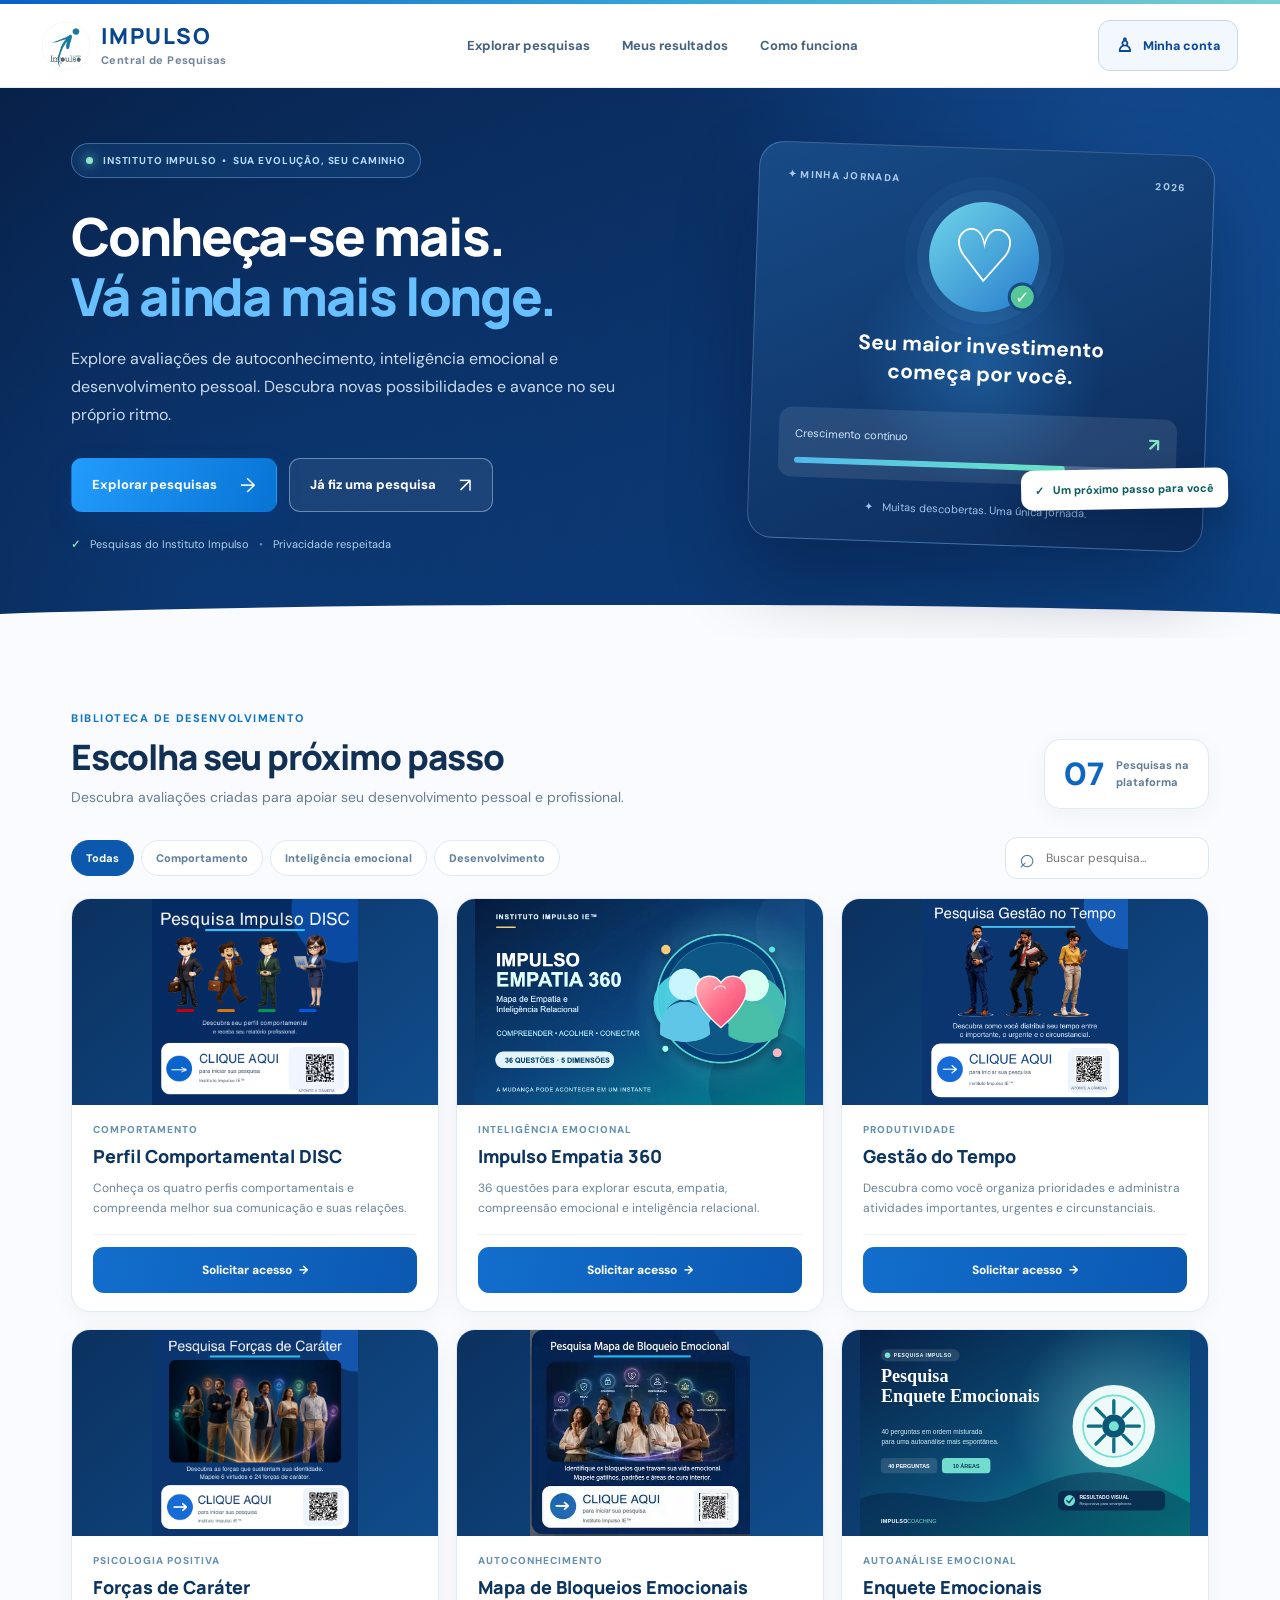
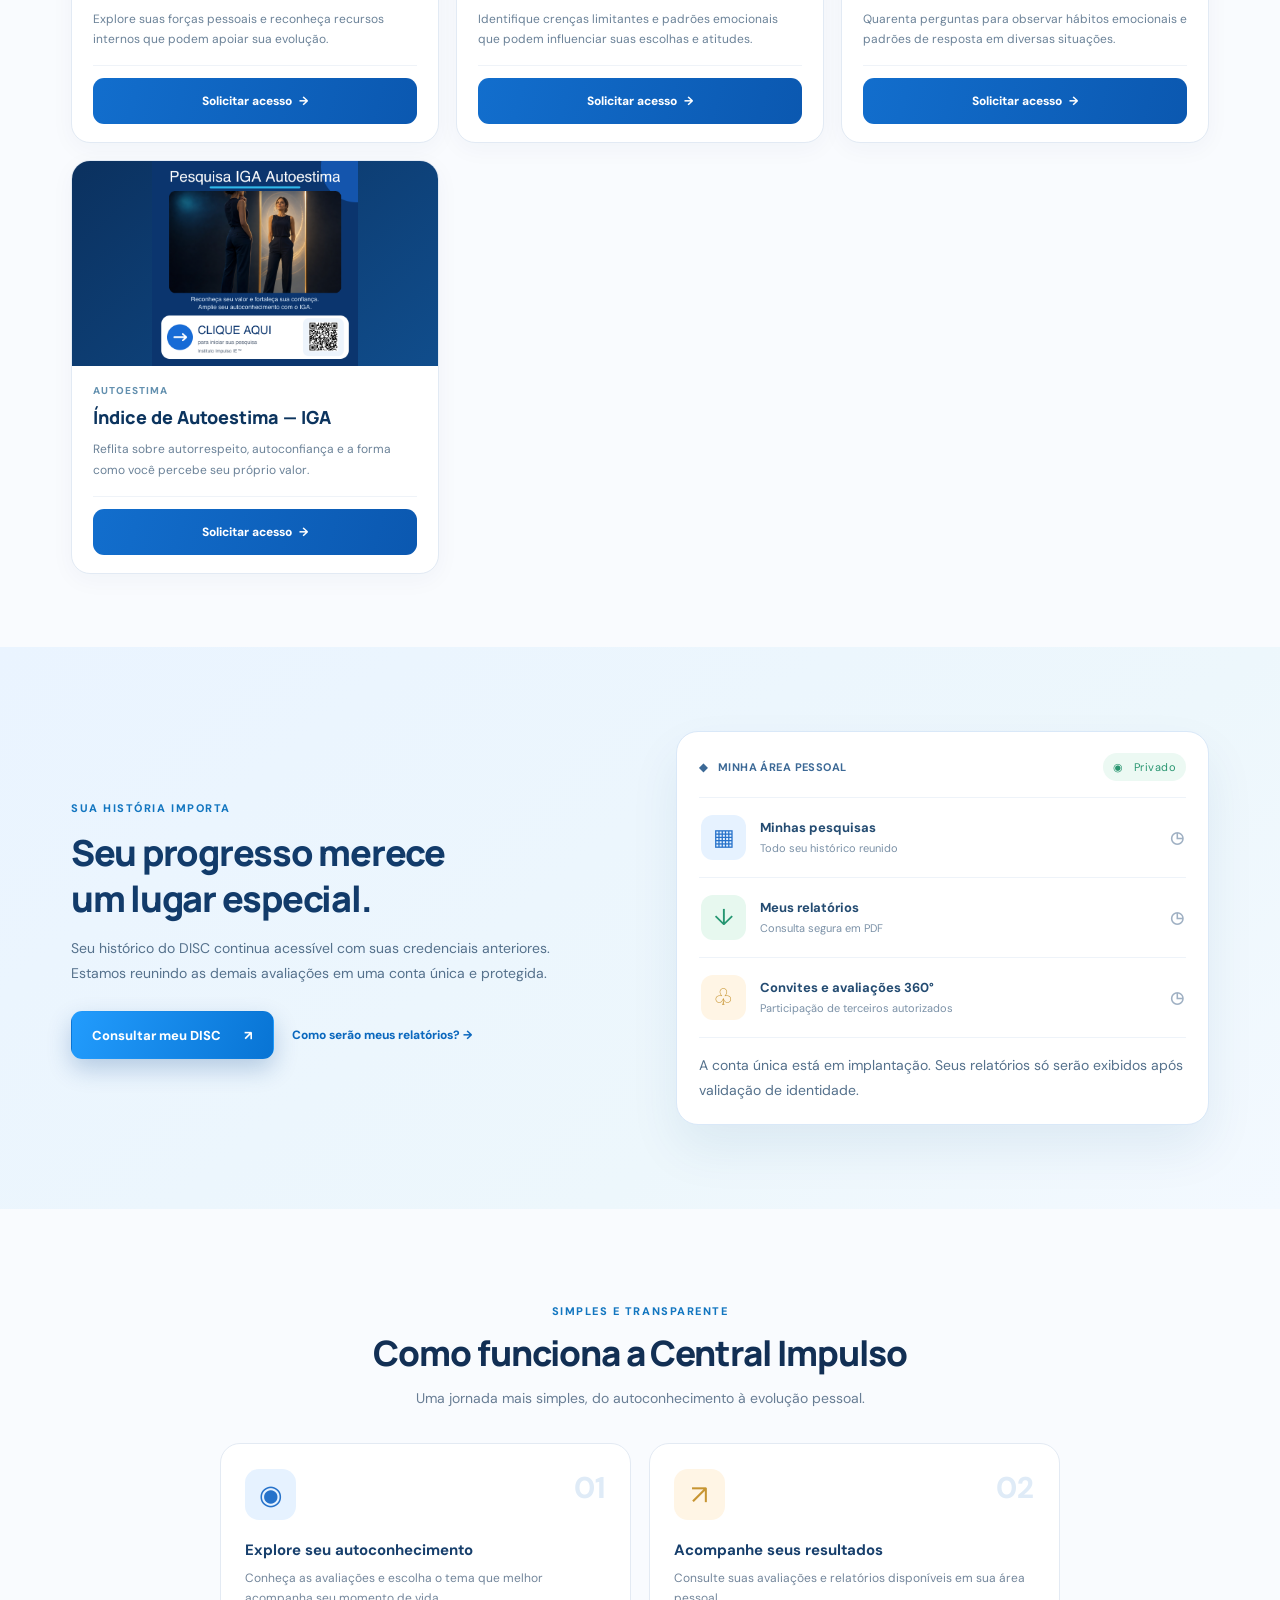
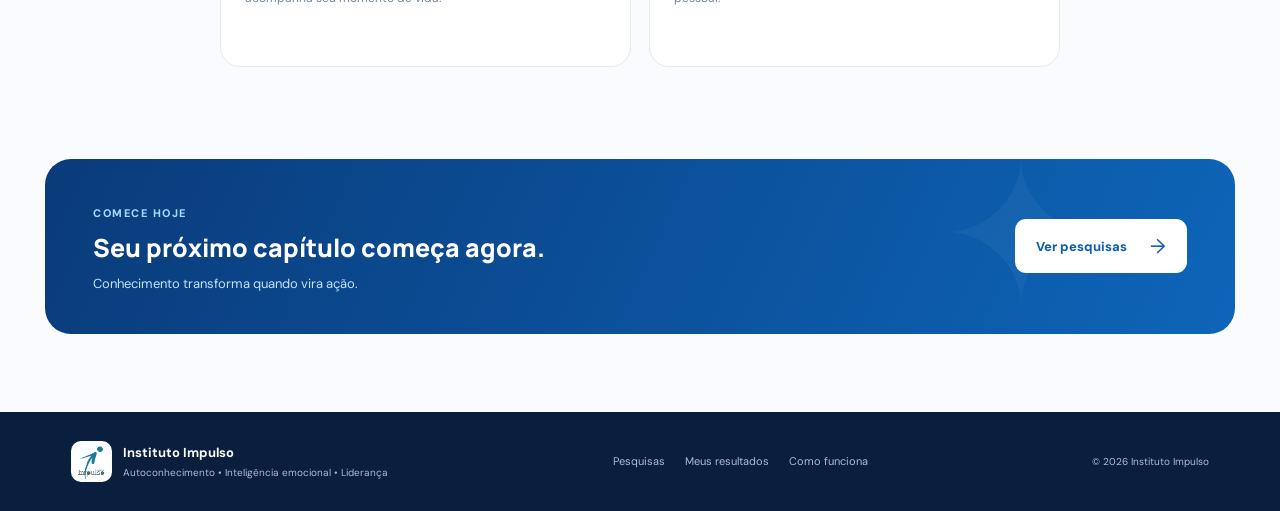
==== commit dd3f2627: "style(impulso): simplificar catalogo comercial e preservar imagens" ====
--- a/index.html
+++ b/index.html
@@ -6,7 +6,7 @@
 <title>Minha Jornada | Central Impulso de Pesquisas</title>
 <link rel="icon" href="./impulso-logo.png"/><link rel="preconnect" href="https://fonts.googleapis.com"/>
 <link href="https://fonts.googleapis.com/css2?family=DM+Sans:wght@400;500;600;700;800&family=Manrope:wght@400;500;600;700;800&display=swap" rel="stylesheet"/>
-<link rel="stylesheet" href="./style.css?v=20261010-01"/><script defer src="./app.js?v=20261010-01"></script></head><body>
+<link rel="stylesheet" href="./style.css?v=20261014-02"/><script defer src="./app.js?v=20261014-02"></script></head><body>
 <div class="top-gradient"></div><header class="site-header"><div class="header-inner">
 <a class="brand" href="./" aria-label="Central Impulso - início"><img src="./impulso-logo.png" alt=""/><span><strong>IMPULSO</strong><small>Central de Pesquisas</small></span></a>
 <nav class="main-nav" aria-label="Menu principal"><a href="#pesquisas">Explorar pesquisas</a><a href="#meus-resultados">Meus resultados</a><a href="#como-funciona">Como funciona</a></nav>
@@ -19,15 +19,13 @@
 <div class="hero-actions"><a class="button button-primary" href="#pesquisas">Explorar pesquisas <span>→</span></a><button class="button button-outline" data-dialog="account">Já fiz uma pesquisa <span>↗</span></button></div>
 <div class="hero-trust"><b>✓</b> Pesquisas do Instituto Impulso <span>•</span> Privacidade respeitada</div>
 </div><div class="hero-visual" aria-hidden="true"><div class="visual-head"><span>✦ MINHA JORNADA</span><span>2026</span></div><div class="visual-orb">♡<span>✓</span></div><h2>Seu maior investimento<br/> começa por você.</h2><div class="visual-progress"><span>Crescimento contínuo</span><b>↗</b><div class="visual-track"><div></div></div></div><div class="visual-foot">✦ &nbsp; Muitas descobertas. Uma única jornada.</div><div class="float-confirm">✓ &nbsp; Um próximo passo para você</div></div></div><div class="hero-wave"></div></section>
-<section class="explore-section container" id="pesquisas"><div class="section-heading"><div><span class="eyebrow">BIBLIOTECA DE DESENVOLVIMENTO</span><h2>Escolha seu próximo passo</h2><p>Acesse as pesquisas e descubra as condições para novas aplicações.</p></div><div class="count-card"><strong>07</strong><span>Pesquisas na<br/> plataforma</span></div></div>
-<div class="scenario-panel"><div class="scenario-copy"><span class="scenario-symbol">↗</span><div><strong>Como você deseja participar?</strong><small>Escolha uma opção para consultar as condições.</small></div></div><div class="scenario-control" role="group" aria-label="Situação de participação"><button class="scenario active" data-scenario="first" aria-pressed="true">Primeira vez</button><button class="scenario" data-scenario="again" aria-pressed="false">Quero refazer</button></div></div>
+<section class="explore-section container" id="pesquisas"><div class="section-heading"><div><span class="eyebrow">BIBLIOTECA DE DESENVOLVIMENTO</span><h2>Escolha seu próximo passo</h2><p>Descubra avaliações criadas para apoiar seu desenvolvimento pessoal e profissional.</p></div><div class="count-card"><strong>07</strong><span>Pesquisas na<br/> plataforma</span></div></div>
 <div class="tools-row"><div class="filters" role="group" aria-label="Filtrar pesquisas"><button class="filter active" data-category="Todas" aria-pressed="true">Todas</button><button class="filter" data-category="Comportamento" aria-pressed="false">Comportamento</button><button class="filter" data-category="Emocional" aria-pressed="false">Inteligência emocional</button><button class="filter" data-category="Desenvolvimento" aria-pressed="false">Desenvolvimento</button></div><label class="search-wrap"><span>⌕</span><input id="search" type="search" placeholder="Buscar pesquisa..." aria-label="Buscar pesquisa"/></label></div>
 <div class="research-grid" id="research-grid"></div><p id="empty" class="empty" hidden>Nenhuma pesquisa encontrada. Tente outra palavra.</p>
-<div class="disclaimer"><span>ⓘ</span><p><strong>Liberação definida pelo administrador.</strong> Nenhuma pesquisa é gratuita por ser a primeira aplicação. O catálogo consulta as condições da Central de Liberações; sem liberação, aparecerá Consulte preço ou o valor cadastrado. O acesso individual depende da autorização correspondente.</p></div>
 </section>
 <section class="results-section" id="meus-resultados"><div class="container results-layout"><div><span class="eyebrow">SUA HISTÓRIA IMPORTA</span><h2>Seu progresso merece<br/> um lugar especial.</h2><p>Seu histórico do DISC continua acessível com suas credenciais anteriores. Estamos reunindo as demais avaliações em uma conta única e protegida.</p><div class="results-actions"><a class="button button-primary" href="https://impulsoflow.github.io/DISC/" target="_blank" rel="noopener">Consultar meu DISC <span>↗</span></a><button class="link-button" data-dialog="account">Como serão meus relatórios? →</button></div></div>
 <div class="results-board"><div class="board-head"><strong>◆ &nbsp; MINHA ÁREA PESSOAL</strong><span>◉ &nbsp; Privado</span></div><div class="board-item"><span class="board-icon blue">▦</span><div><strong>Minhas pesquisas</strong><small>Todo seu histórico reunido</small></div><b>◷</b></div><div class="board-item"><span class="board-icon green">↓</span><div><strong>Meus relatórios</strong><small>Consulta segura em PDF</small></div><b>◷</b></div><div class="board-item"><span class="board-icon gold">♧</span><div><strong>Convites e avaliações 360°</strong><small>Participação de terceiros autorizados</small></div><b>◷</b></div><p>A conta única está em implantação. Seus relatórios só serão exibidos após validação de identidade.</p></div></div></section>
-<section class="how-section container" id="como-funciona"><div class="how-head"><span class="eyebrow">SIMPLES E TRANSPARENTE</span><h2>Como funciona a Central Impulso</h2><p>Você descobre o que pode fazer e as condições antes de começar.</p></div><div class="steps"><article><span class="step-num">01</span><div class="step-icon blue">◉</div><h3>Escolha sua pesquisa</h3><p>Encontre a avaliação adequada ao que deseja compreender e desenvolver.</p></article><article><span class="step-num">02</span><div class="step-icon green">✓</div><h3>Confira o acesso</h3><p>A gratuidade só existe quando o administrador libera. Consulte o preço e as condições antes de iniciar.</p></article><article><span class="step-num">03</span><div class="step-icon gold">↗</div><h3>Receba seu resultado</h3><p>Conclua sua avaliação e siga as orientações de entrega do relatório.</p></article></div></section>
+<section class="how-section container" id="como-funciona"><div class="how-head"><span class="eyebrow">SIMPLES E TRANSPARENTE</span><h2>Como funciona a Central Impulso</h2><p>Uma jornada mais simples, do autoconhecimento à evolução pessoal.</p></div><div class="steps"><article><span class="step-num">01</span><div class="step-icon blue">◉</div><h3>Explore seu autoconhecimento</h3><p>Conheça as avaliações e escolha o tema que melhor acompanha seu momento de vida.</p></article><article><span class="step-num">02</span><div class="step-icon gold">↗</div><h3>Acompanhe seus resultados</h3><p>Consulte suas avaliações e relatórios disponíveis em sua área pessoal.</p></article></div></section>
 <section class="closing container"><div><span class="eyebrow">COMECE HOJE</span><h2>Seu próximo capítulo começa agora.</h2><p>Conhecimento transforma quando vira ação.</p></div><a href="#pesquisas" class="button">Ver pesquisas <span>→</span></a><span class="closing-star">✦</span></section></main>
 <footer><div class="container footer-content"><div class="footer-brand"><img src="./impulso-logo.png" alt=""/><div><b>Instituto Impulso</b><small>Autoconhecimento • Inteligência emocional • Liderança</small></div></div><nav><a href="#pesquisas">Pesquisas</a><a href="#meus-resultados">Meus resultados</a><a href="#como-funciona">Como funciona</a></nav><small>© 2026 Instituto Impulso</small></div></footer>
 <dialog id="modal" aria-labelledby="modal-title"><form method="dialog"><button aria-label="Fechar" class="modal-close">×</button></form><div id="modal-symbol" class="modal-symbol">✦</div><span id="modal-kicker" class="eyebrow"></span><h2 id="modal-title"></h2><p id="modal-text"></p><div id="modal-details" class="modal-details"></div><div id="modal-actions" class="modal-actions"></div><small id="modal-note" class="modal-note"></small></dialog>
--- a/style.css
+++ b/style.css
@@ -6,3 +6,10 @@
 .card-commercial{display:inline-flex;align-items:center;align-self:flex-start;border-radius:10px;padding:9px 13px;margin:4px 18px 12px;font-size:13px;font-weight:850;line-height:1.3}
 .card-commercial.locked{background:#edf3fa;color:#164a7d;border:1px solid #d8e3f1}
 .card-commercial.available{background:#e8f7ee;color:#146f44;border:1px solid #c4e8d1}
+/* Catálogo orientado à jornada: imagens completas e uma única ação por pesquisa. */
+.card-image{height:auto!important;aspect-ratio:16/9!important;overflow:hidden;background:linear-gradient(140deg,#0b315f,#104d8c)}
+.card-image img{width:100%;height:100%;object-fit:contain!important;object-position:center center!important}
+.research-card .card-bottom{margin-top:auto}
+.card-bottom .card-link{width:100%;min-height:46px;font-size:12px;border-radius:11px}
+.steps{grid-template-columns:repeat(2,minmax(0,1fr));max-width:840px;margin:0 auto}
+@media(max-width:600px){.steps{grid-template-columns:1fr}.card-image{aspect-ratio:16/9!important}}
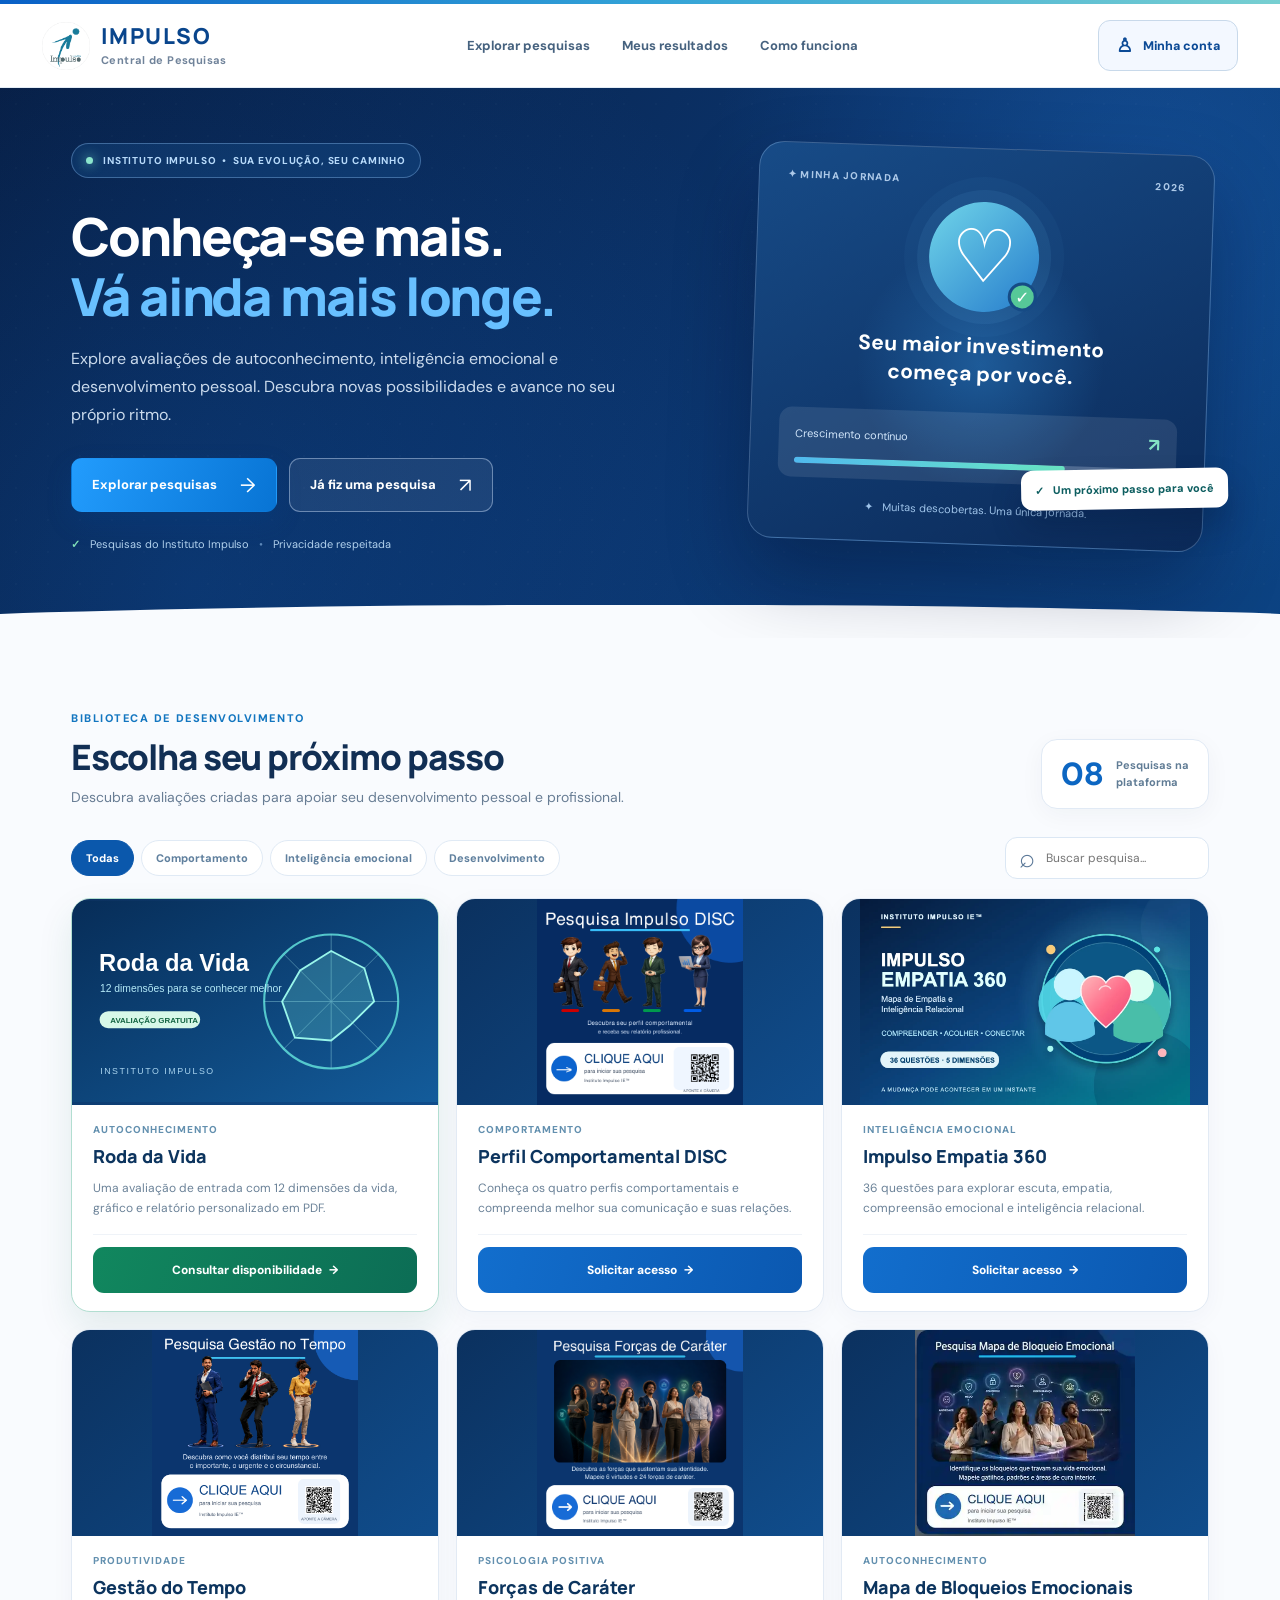
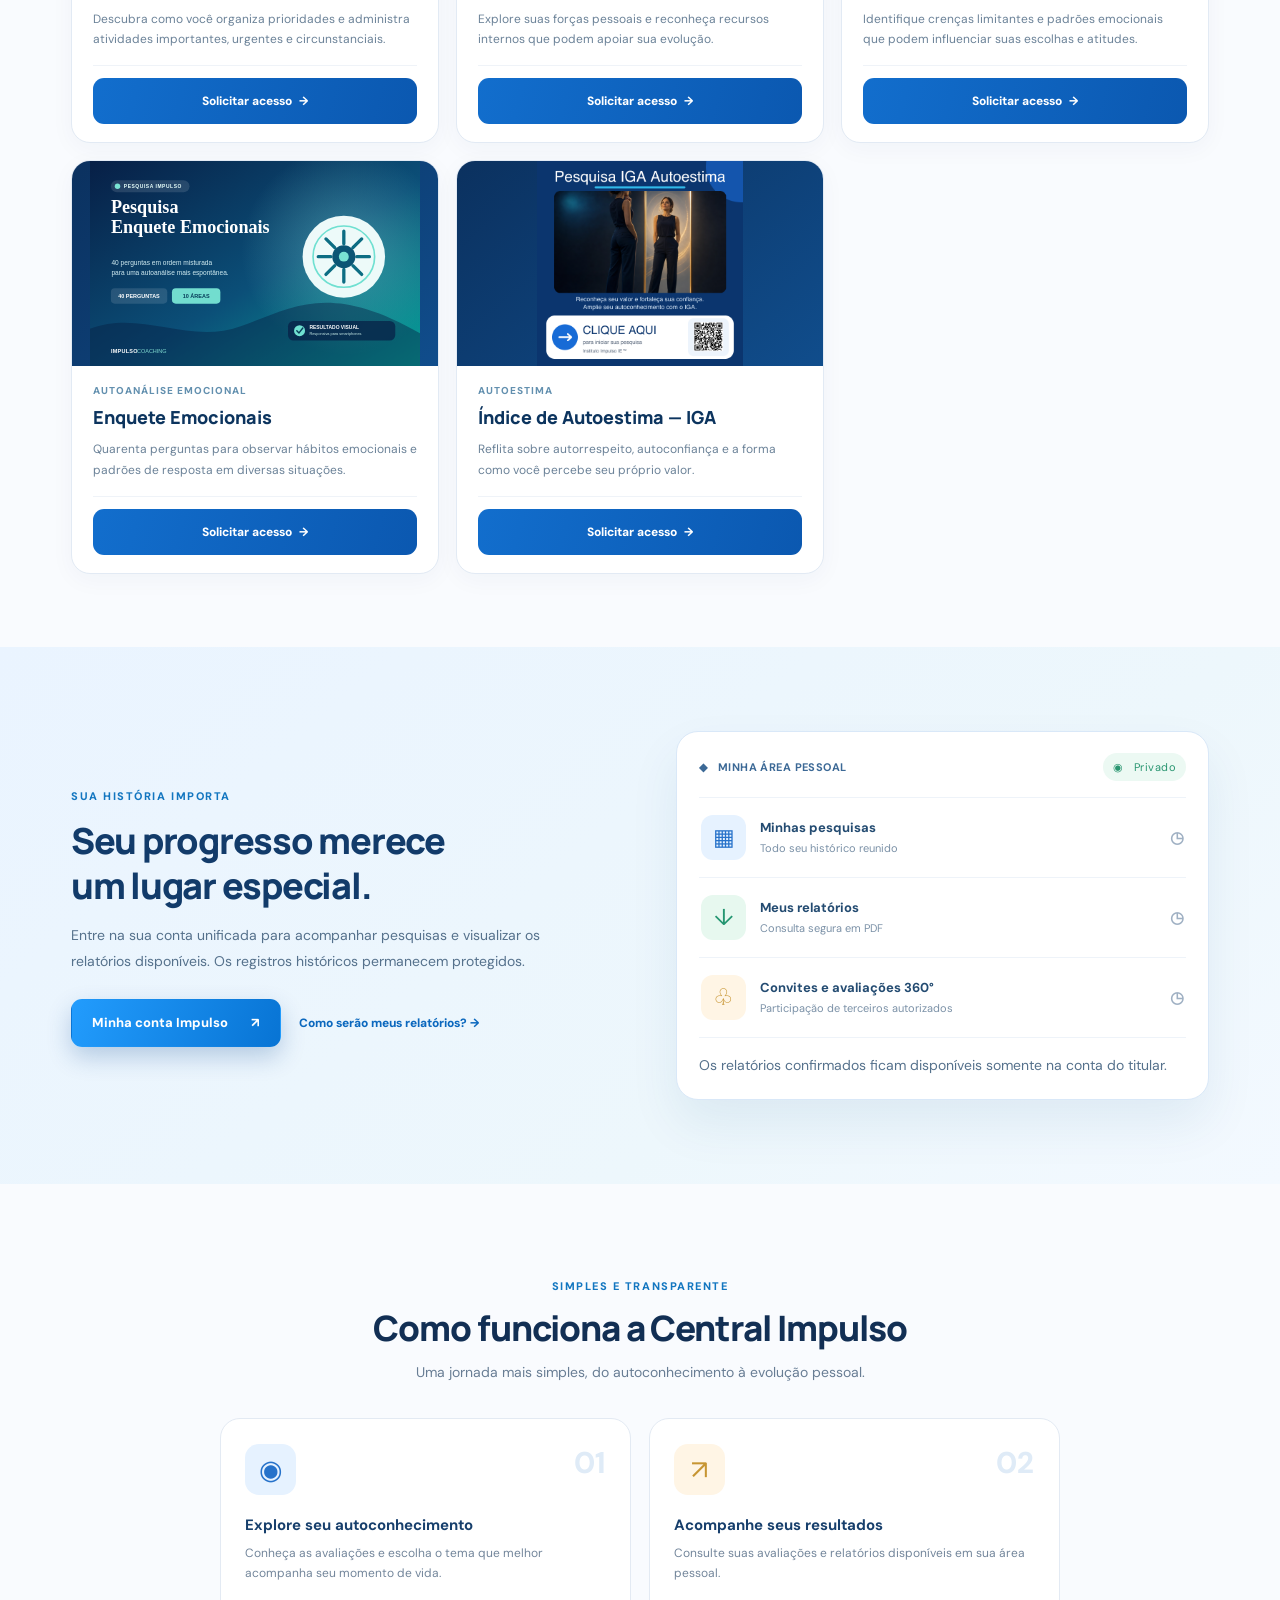
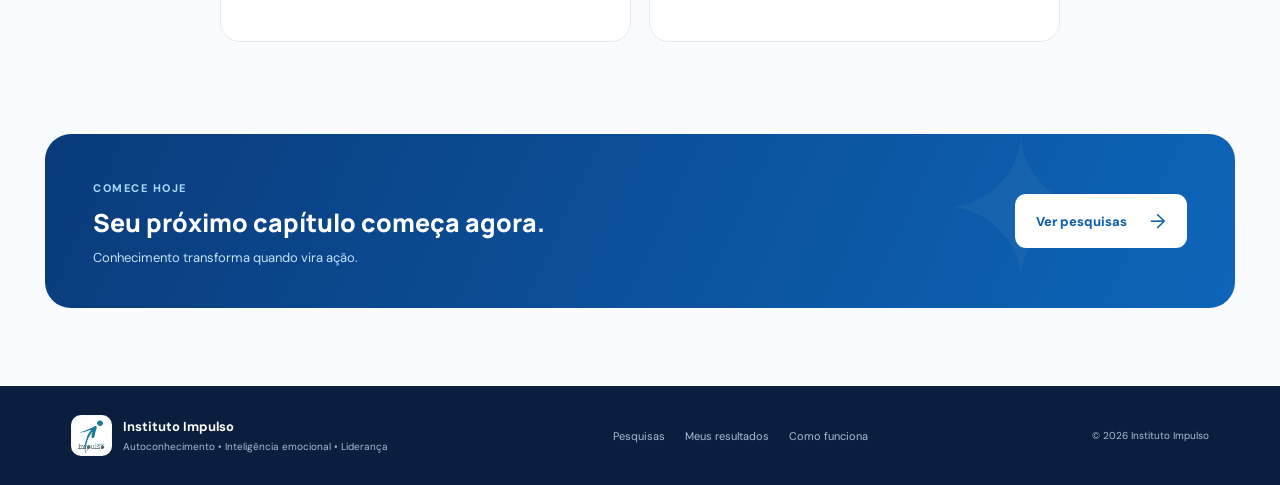
==== commit b54c6a3d: "release(impulso): divulgar roda da vida gratuita com acesso protegido" ====
--- a/index.html
+++ b/index.html
@@ -6,25 +6,25 @@
 <title>Minha Jornada | Central Impulso de Pesquisas</title>
 <link rel="icon" href="./impulso-logo.png"/><link rel="preconnect" href="https://fonts.googleapis.com"/>
 <link href="https://fonts.googleapis.com/css2?family=DM+Sans:wght@400;500;600;700;800&family=Manrope:wght@400;500;600;700;800&display=swap" rel="stylesheet"/>
-<link rel="stylesheet" href="./style.css?v=20261014-02"/><script defer src="./app.js?v=20261014-02"></script></head><body>
+<link rel="stylesheet" href="./style.css?v=20261014-roda-launch"/><script defer src="./app.js?v=20261014-roda-launch"></script></head><body>
 <div class="top-gradient"></div><header class="site-header"><div class="header-inner">
 <a class="brand" href="./" aria-label="Central Impulso - início"><img src="./impulso-logo.png" alt=""/><span><strong>IMPULSO</strong><small>Central de Pesquisas</small></span></a>
 <nav class="main-nav" aria-label="Menu principal"><a href="#pesquisas">Explorar pesquisas</a><a href="#meus-resultados">Meus resultados</a><a href="#como-funciona">Como funciona</a></nav>
-<button class="header-login" data-dialog="account"><span>♙</span> Minha conta</button>
+<a class="header-login" href="https://impulso-portal-staging.impulsoflow-f91.workers.dev/minha-conta"><span>♙</span> Minha conta</a>
 </div></header><main>
 <section class="hero"><div class="container hero-grid"><div class="hero-copy">
 <div class="hero-eyebrow"><i></i> INSTITUTO IMPULSO &nbsp;•&nbsp; SUA EVOLUÇÃO, SEU CAMINHO</div>
 <h1>Conheça-se mais.<br/><em>Vá ainda mais longe.</em></h1>
 <p>Explore avaliações de autoconhecimento, inteligência emocional e desenvolvimento pessoal. Descubra novas possibilidades e avance no seu próprio ritmo.</p>
-<div class="hero-actions"><a class="button button-primary" href="#pesquisas">Explorar pesquisas <span>→</span></a><button class="button button-outline" data-dialog="account">Já fiz uma pesquisa <span>↗</span></button></div>
+<div class="hero-actions"><a class="button button-primary" href="#pesquisas">Explorar pesquisas <span>→</span></a><a class="button button-outline" href="https://impulso-portal-staging.impulsoflow-f91.workers.dev/minha-conta">Já fiz uma pesquisa <span>↗</span></a></div>
 <div class="hero-trust"><b>✓</b> Pesquisas do Instituto Impulso <span>•</span> Privacidade respeitada</div>
 </div><div class="hero-visual" aria-hidden="true"><div class="visual-head"><span>✦ MINHA JORNADA</span><span>2026</span></div><div class="visual-orb">♡<span>✓</span></div><h2>Seu maior investimento<br/> começa por você.</h2><div class="visual-progress"><span>Crescimento contínuo</span><b>↗</b><div class="visual-track"><div></div></div></div><div class="visual-foot">✦ &nbsp; Muitas descobertas. Uma única jornada.</div><div class="float-confirm">✓ &nbsp; Um próximo passo para você</div></div></div><div class="hero-wave"></div></section>
-<section class="explore-section container" id="pesquisas"><div class="section-heading"><div><span class="eyebrow">BIBLIOTECA DE DESENVOLVIMENTO</span><h2>Escolha seu próximo passo</h2><p>Descubra avaliações criadas para apoiar seu desenvolvimento pessoal e profissional.</p></div><div class="count-card"><strong>07</strong><span>Pesquisas na<br/> plataforma</span></div></div>
+<section class="explore-section container" id="pesquisas"><div class="section-heading"><div><span class="eyebrow">BIBLIOTECA DE DESENVOLVIMENTO</span><h2>Escolha seu próximo passo</h2><p>Descubra avaliações criadas para apoiar seu desenvolvimento pessoal e profissional.</p></div><div class="count-card"><strong>08</strong><span>Pesquisas na<br/> plataforma</span></div></div>
 <div class="tools-row"><div class="filters" role="group" aria-label="Filtrar pesquisas"><button class="filter active" data-category="Todas" aria-pressed="true">Todas</button><button class="filter" data-category="Comportamento" aria-pressed="false">Comportamento</button><button class="filter" data-category="Emocional" aria-pressed="false">Inteligência emocional</button><button class="filter" data-category="Desenvolvimento" aria-pressed="false">Desenvolvimento</button></div><label class="search-wrap"><span>⌕</span><input id="search" type="search" placeholder="Buscar pesquisa..." aria-label="Buscar pesquisa"/></label></div>
 <div class="research-grid" id="research-grid"></div><p id="empty" class="empty" hidden>Nenhuma pesquisa encontrada. Tente outra palavra.</p>
 </section>
-<section class="results-section" id="meus-resultados"><div class="container results-layout"><div><span class="eyebrow">SUA HISTÓRIA IMPORTA</span><h2>Seu progresso merece<br/> um lugar especial.</h2><p>Seu histórico do DISC continua acessível com suas credenciais anteriores. Estamos reunindo as demais avaliações em uma conta única e protegida.</p><div class="results-actions"><a class="button button-primary" href="https://impulsoflow.github.io/DISC/" target="_blank" rel="noopener">Consultar meu DISC <span>↗</span></a><button class="link-button" data-dialog="account">Como serão meus relatórios? →</button></div></div>
-<div class="results-board"><div class="board-head"><strong>◆ &nbsp; MINHA ÁREA PESSOAL</strong><span>◉ &nbsp; Privado</span></div><div class="board-item"><span class="board-icon blue">▦</span><div><strong>Minhas pesquisas</strong><small>Todo seu histórico reunido</small></div><b>◷</b></div><div class="board-item"><span class="board-icon green">↓</span><div><strong>Meus relatórios</strong><small>Consulta segura em PDF</small></div><b>◷</b></div><div class="board-item"><span class="board-icon gold">♧</span><div><strong>Convites e avaliações 360°</strong><small>Participação de terceiros autorizados</small></div><b>◷</b></div><p>A conta única está em implantação. Seus relatórios só serão exibidos após validação de identidade.</p></div></div></section>
+<section class="results-section" id="meus-resultados"><div class="container results-layout"><div><span class="eyebrow">SUA HISTÓRIA IMPORTA</span><h2>Seu progresso merece<br/> um lugar especial.</h2><p>Entre na sua conta unificada para acompanhar pesquisas e visualizar os relatórios disponíveis. Os registros históricos permanecem protegidos.</p><div class="results-actions"><a class="button button-primary" href="https://impulso-portal-staging.impulsoflow-f91.workers.dev/minha-conta">Minha conta Impulso <span>↗</span></a><button class="link-button" data-dialog="account">Como serão meus relatórios? →</button></div></div>
+<div class="results-board"><div class="board-head"><strong>◆ &nbsp; MINHA ÁREA PESSOAL</strong><span>◉ &nbsp; Privado</span></div><div class="board-item"><span class="board-icon blue">▦</span><div><strong>Minhas pesquisas</strong><small>Todo seu histórico reunido</small></div><b>◷</b></div><div class="board-item"><span class="board-icon green">↓</span><div><strong>Meus relatórios</strong><small>Consulta segura em PDF</small></div><b>◷</b></div><div class="board-item"><span class="board-icon gold">♧</span><div><strong>Convites e avaliações 360°</strong><small>Participação de terceiros autorizados</small></div><b>◷</b></div><p>Os relatórios confirmados ficam disponíveis somente na conta do titular.</p></div></div></section>
 <section class="how-section container" id="como-funciona"><div class="how-head"><span class="eyebrow">SIMPLES E TRANSPARENTE</span><h2>Como funciona a Central Impulso</h2><p>Uma jornada mais simples, do autoconhecimento à evolução pessoal.</p></div><div class="steps"><article><span class="step-num">01</span><div class="step-icon blue">◉</div><h3>Explore seu autoconhecimento</h3><p>Conheça as avaliações e escolha o tema que melhor acompanha seu momento de vida.</p></article><article><span class="step-num">02</span><div class="step-icon gold">↗</div><h3>Acompanhe seus resultados</h3><p>Consulte suas avaliações e relatórios disponíveis em sua área pessoal.</p></article></div></section>
 <section class="closing container"><div><span class="eyebrow">COMECE HOJE</span><h2>Seu próximo capítulo começa agora.</h2><p>Conhecimento transforma quando vira ação.</p></div><a href="#pesquisas" class="button">Ver pesquisas <span>→</span></a><span class="closing-star">✦</span></section></main>
 <footer><div class="container footer-content"><div class="footer-brand"><img src="./impulso-logo.png" alt=""/><div><b>Instituto Impulso</b><small>Autoconhecimento • Inteligência emocional • Liderança</small></div></div><nav><a href="#pesquisas">Pesquisas</a><a href="#meus-resultados">Meus resultados</a><a href="#como-funciona">Como funciona</a></nav><small>© 2026 Instituto Impulso</small></div></footer>
--- a/style.css
+++ b/style.css
@@ -13,3 +13,7 @@
 .card-bottom .card-link{width:100%;min-height:46px;font-size:12px;border-radius:11px}
 .steps{grid-template-columns:repeat(2,minmax(0,1fr));max-width:840px;margin:0 auto}
 @media(max-width:600px){.steps{grid-template-columns:1fr}.card-image{aspect-ratio:16/9!important}}
+/* Porta de entrada gratuita preserva toda a arte e usa um CTA próprio. */
+.featured-research-card{border-color:#b2ded1;box-shadow:0 15px 35px rgba(16,96,77,.10)}
+.featured-research-card .card-link{background:linear-gradient(110deg,#11875e,#0c6d55);color:#fff;border-color:#0c6d55}
+.public-free-label{margin:4px 18px 12px;align-self:flex-start;display:inline-flex;padding:8px 12px;border-radius:10px;background:#e8f8ed;color:#14774b;font-size:12px;font-weight:800}
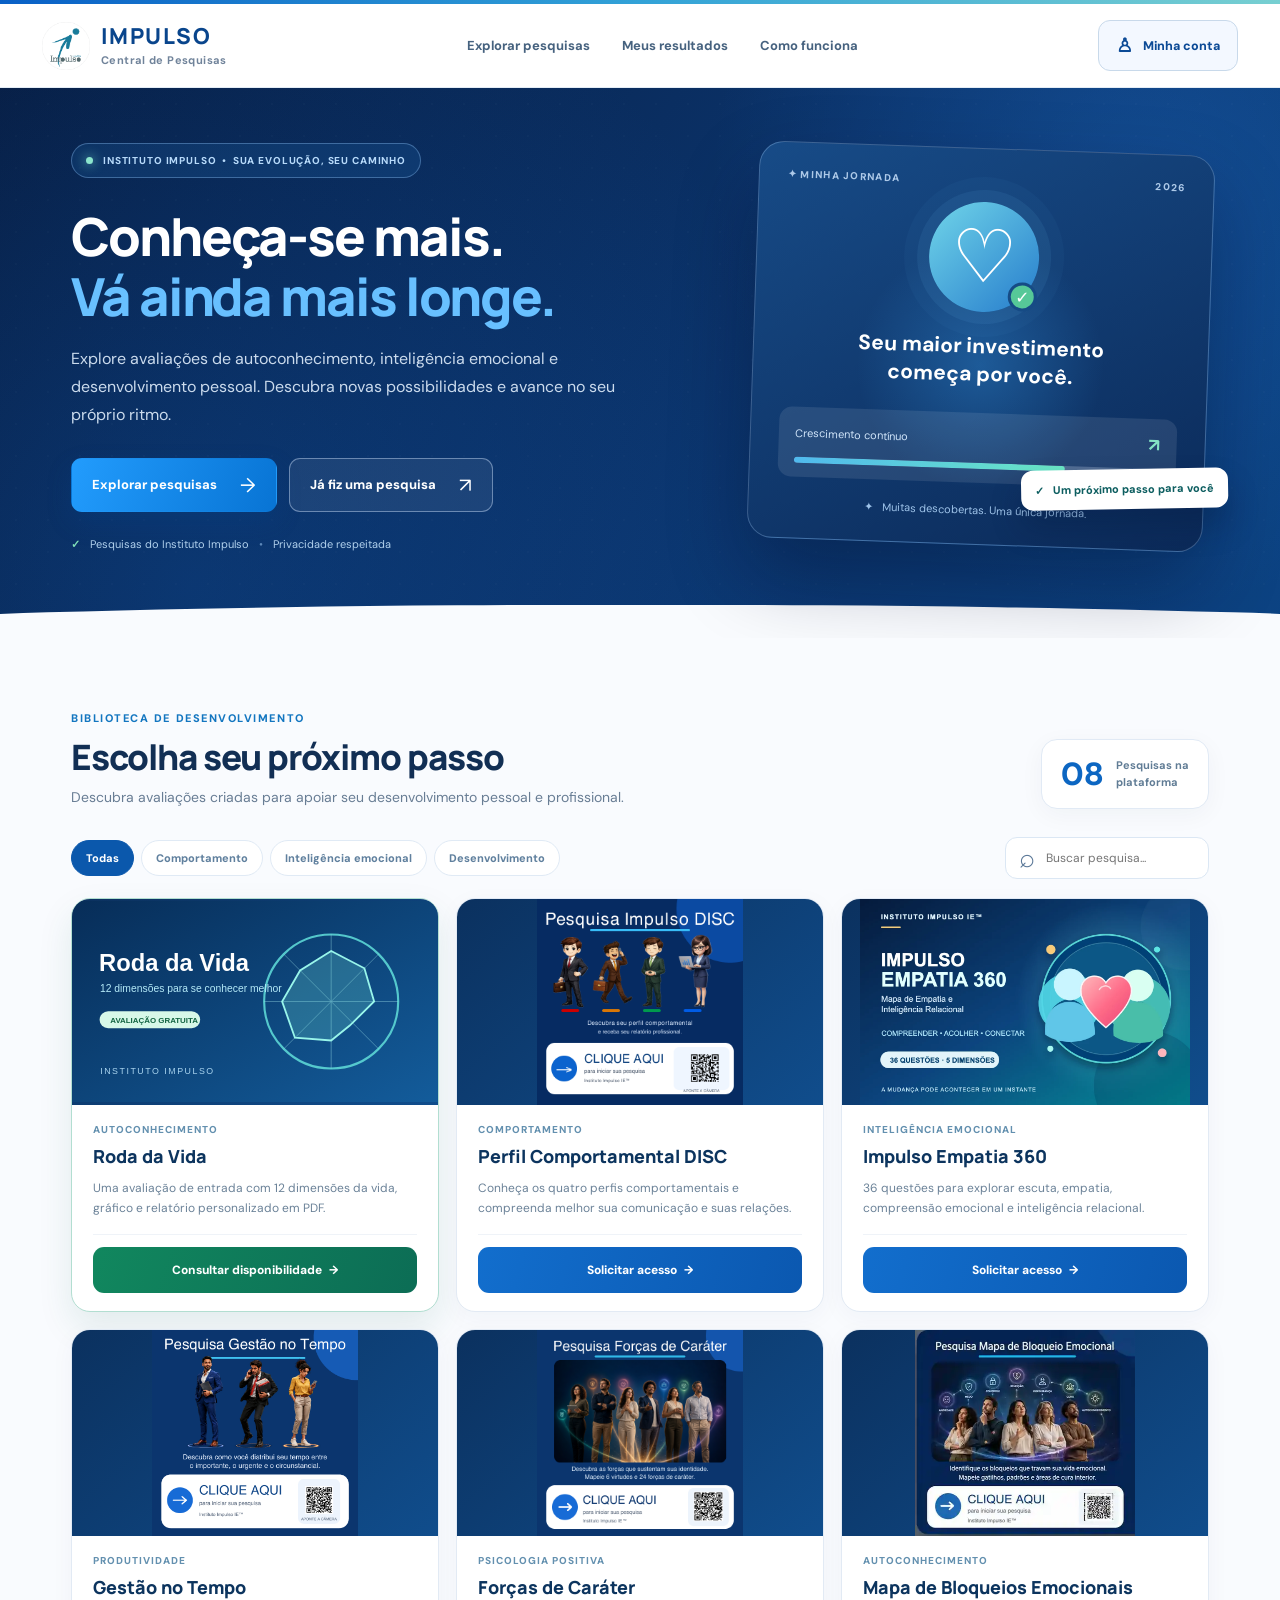
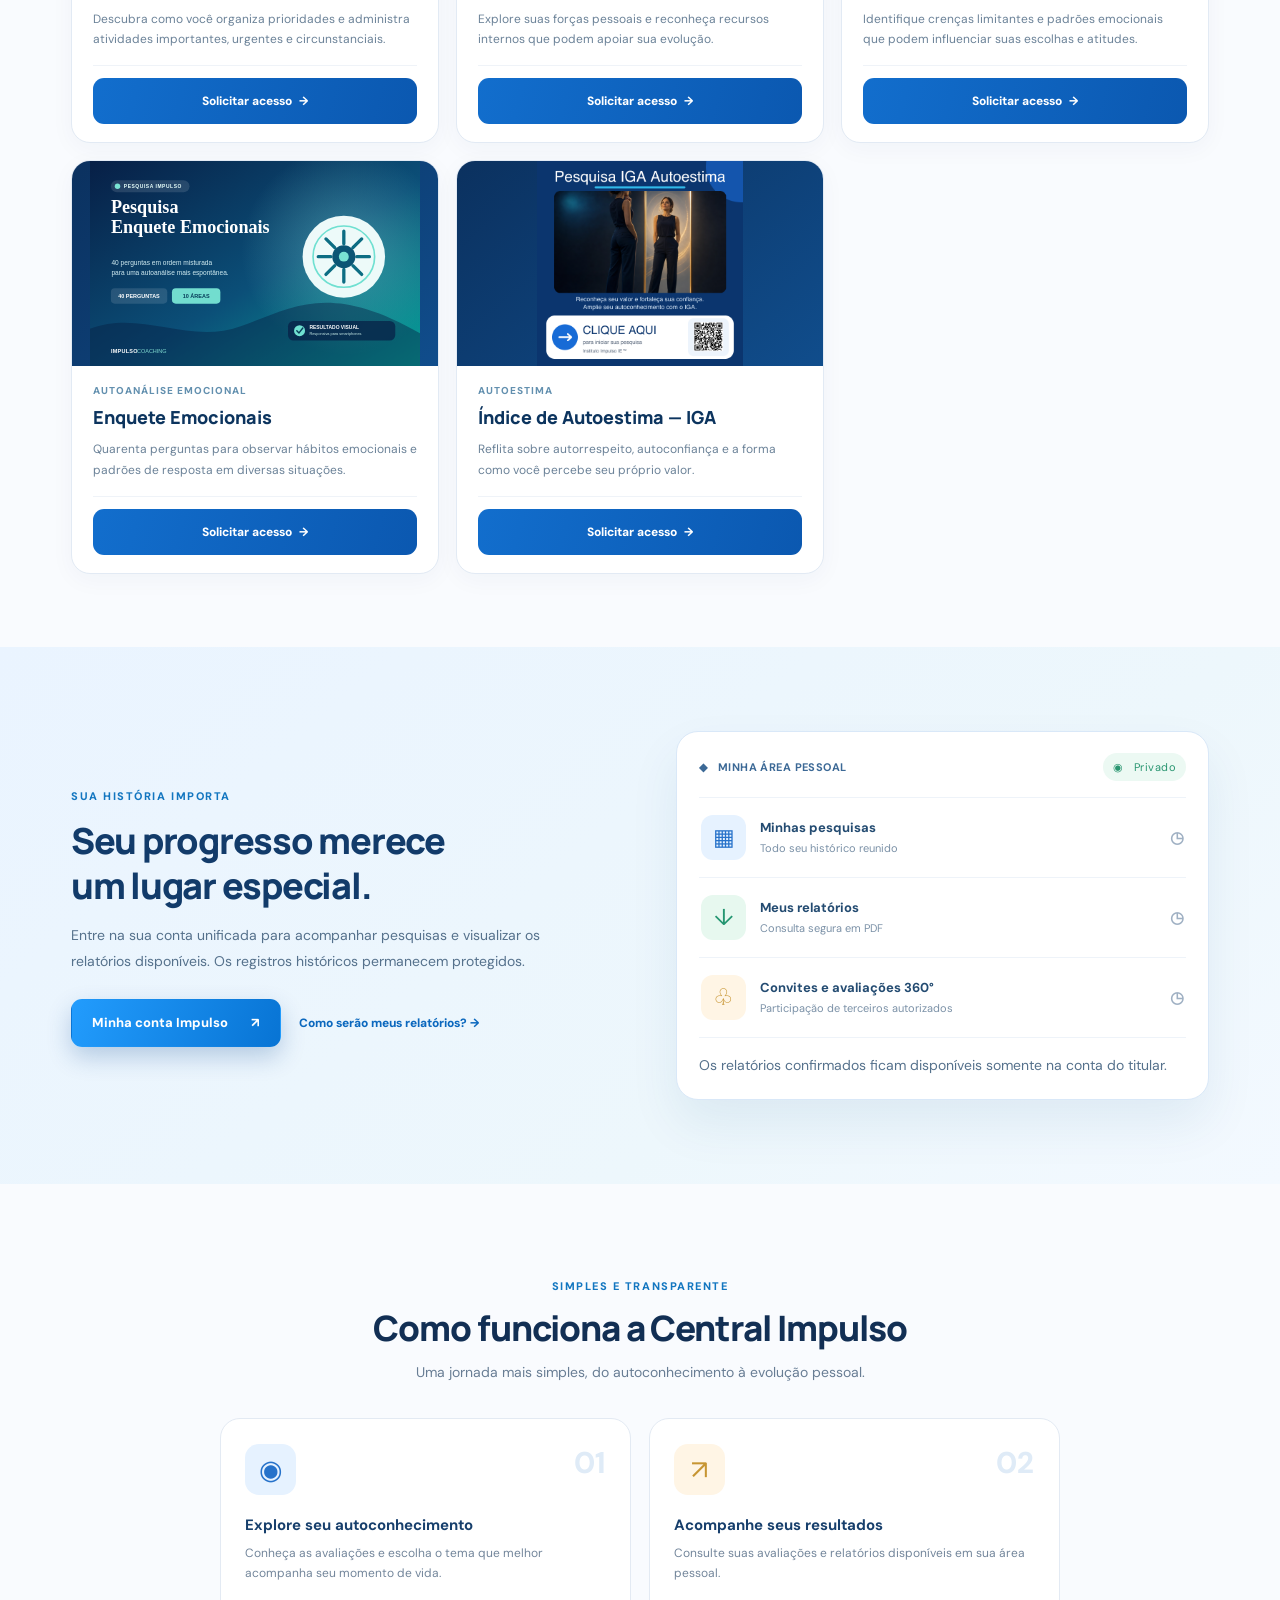
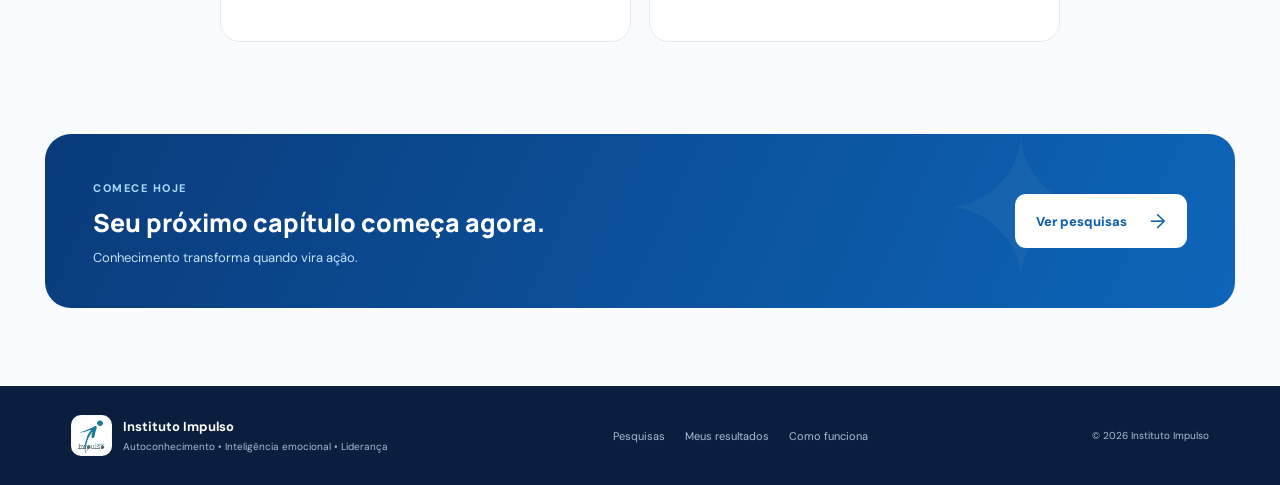
==== commit 2d73934e: "fix(central): correct official research label Gestão no Tempo" ====
--- a/index.html
+++ b/index.html
@@ -2,11 +2,11 @@
 <meta charset="utf-8"/><meta name="viewport" content="width=device-width,initial-scale=1,viewport-fit=cover"/>
 <meta name="theme-color" content="#082958"/><meta name="description" content="Central do Cliente Instituto Impulso: pesquisas de autoconhecimento, condições de acesso e sua jornada."/>
 <meta property="og:title" content="Central Impulso | Sua jornada de autoconhecimento"/>
-<meta property="og:description" content="DISC, Empatia 360, Gestão do Tempo, Forças de Caráter, Bloqueios Emocionais e mais."/>
+<meta property="og:description" content="DISC, Empatia 360, Gestão no Tempo, Forças de Caráter, Bloqueios Emocionais e mais."/>
 <title>Minha Jornada | Central Impulso de Pesquisas</title>
 <link rel="icon" href="./impulso-logo.png"/><link rel="preconnect" href="https://fonts.googleapis.com"/>
 <link href="https://fonts.googleapis.com/css2?family=DM+Sans:wght@400;500;600;700;800&family=Manrope:wght@400;500;600;700;800&display=swap" rel="stylesheet"/>
-<link rel="stylesheet" href="./style.css?v=20261014-roda-launch"/><script defer src="./app.js?v=20261014-roda-launch"></script></head><body>
+<link rel="stylesheet" href="./style.css?v=20261014-roda-launch"/><script defer src="./app.js?v=20261014-central-ajuda"></script></head><body>
 <div class="top-gradient"></div><header class="site-header"><div class="header-inner">
 <a class="brand" href="./" aria-label="Central Impulso - início"><img src="./impulso-logo.png" alt=""/><span><strong>IMPULSO</strong><small>Central de Pesquisas</small></span></a>
 <nav class="main-nav" aria-label="Menu principal"><a href="#pesquisas">Explorar pesquisas</a><a href="#meus-resultados">Meus resultados</a><a href="#como-funciona">Como funciona</a></nav>
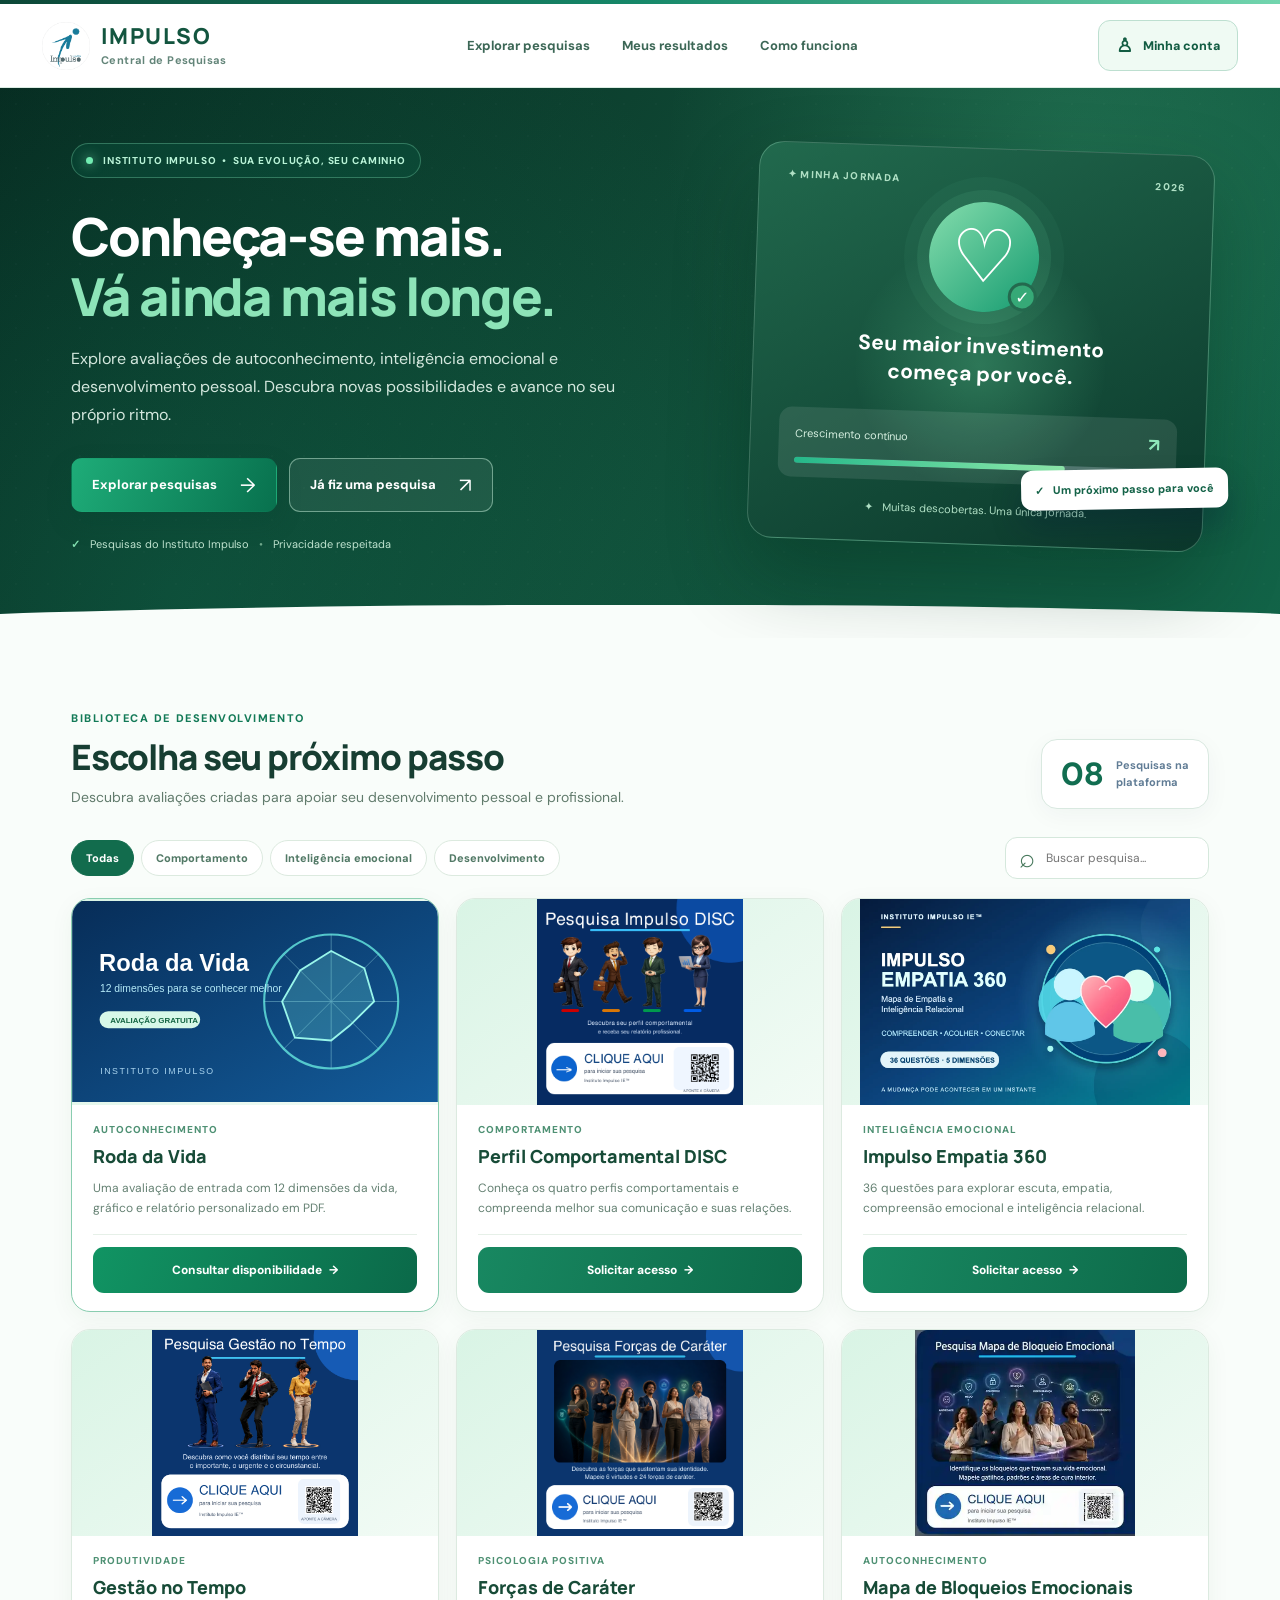
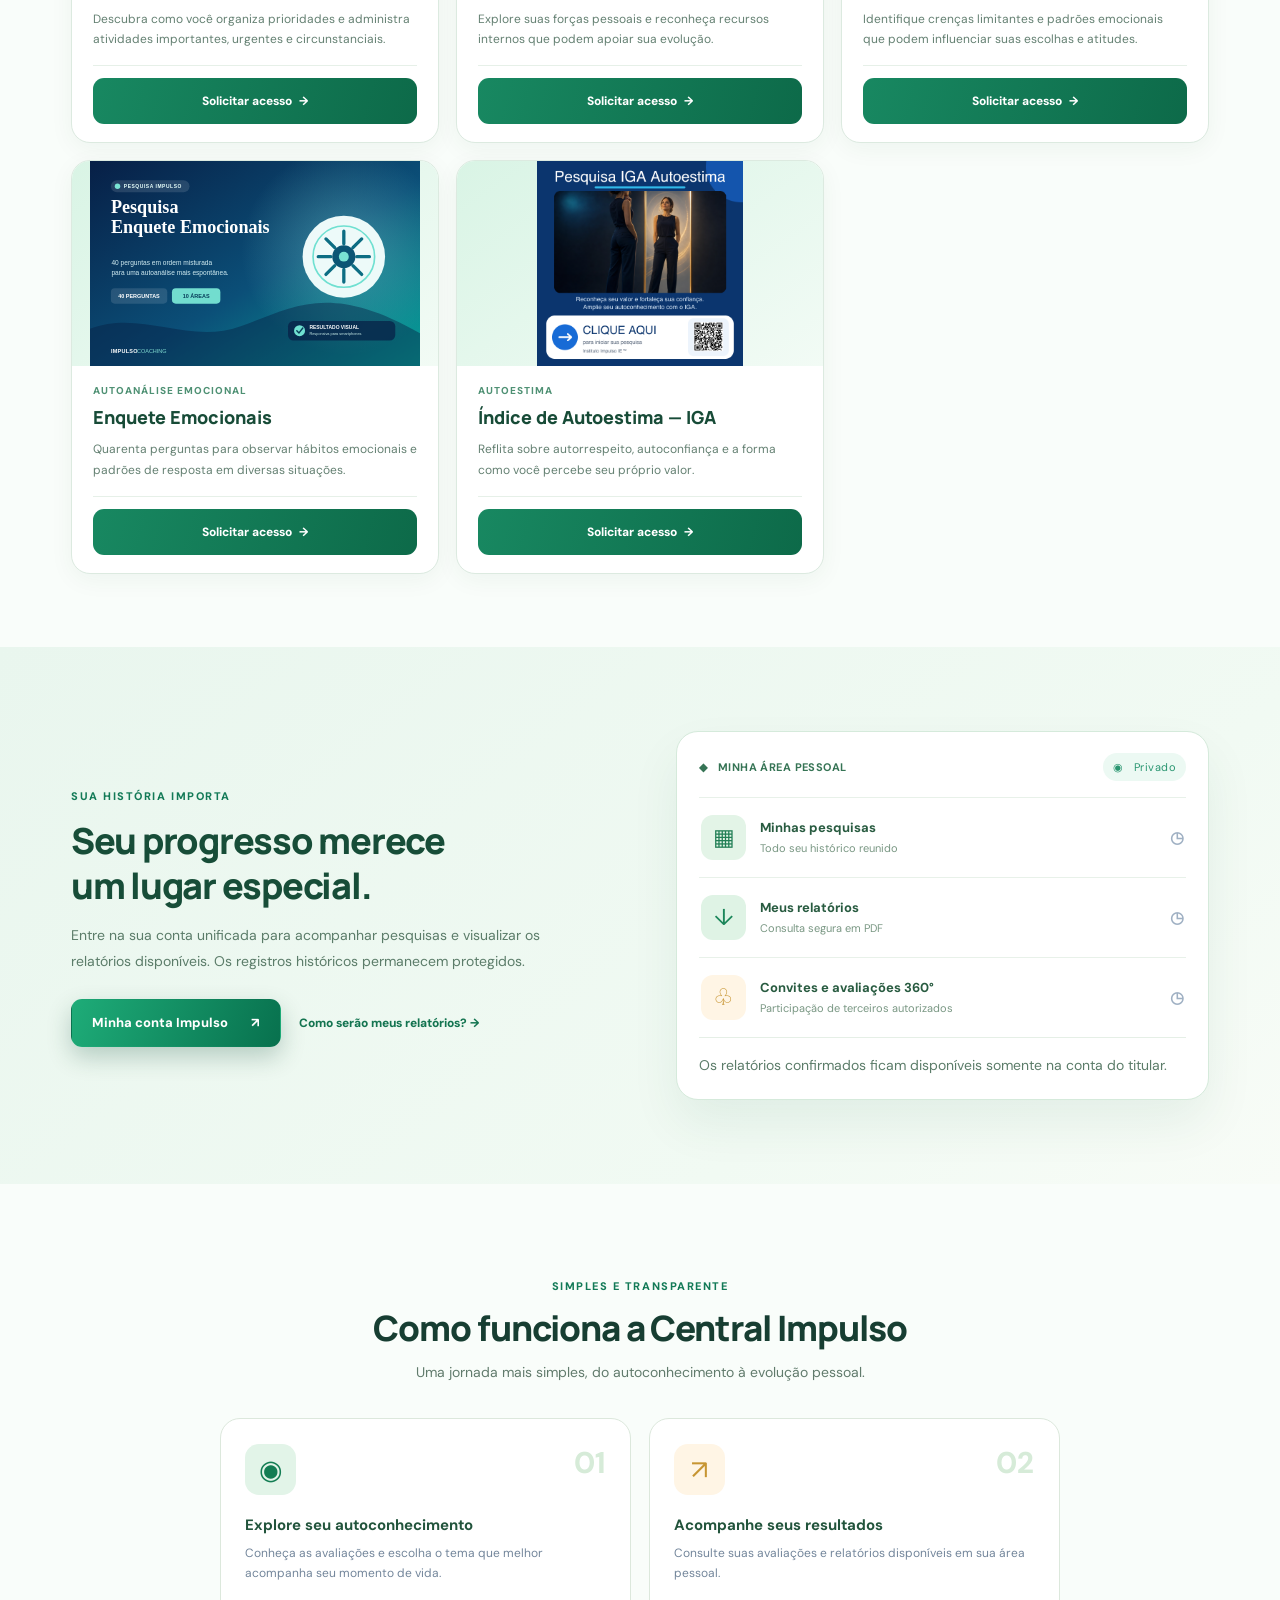
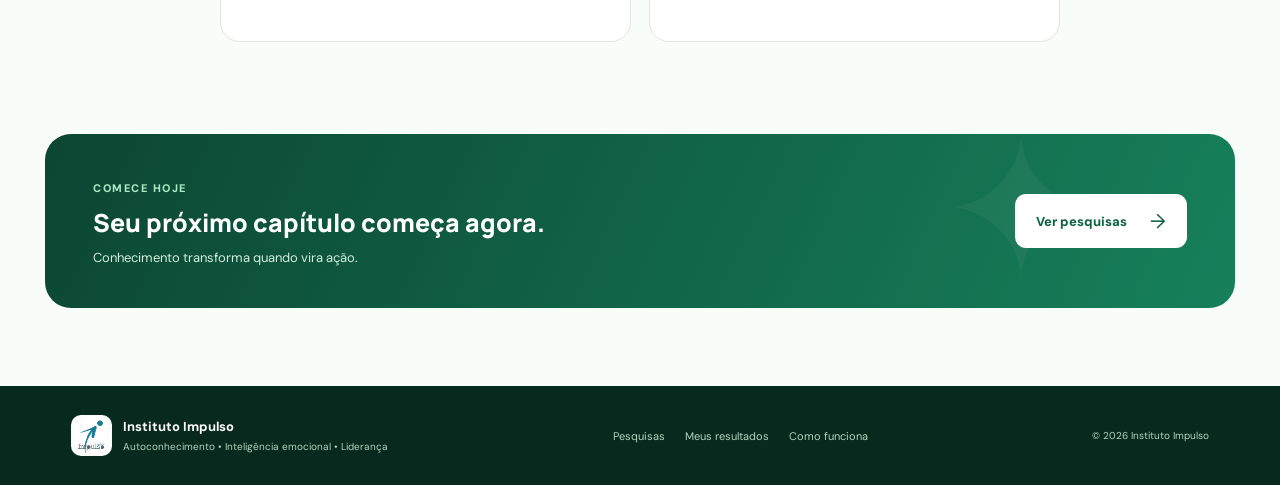
==== commit 779407c5: "style: activate green palette on current public central" ====
--- a/index.html
+++ b/index.html
@@ -1,12 +1,12 @@
 <!doctype html><html lang="pt-BR"><head>
 <meta charset="utf-8"/><meta name="viewport" content="width=device-width,initial-scale=1,viewport-fit=cover"/>
-<meta name="theme-color" content="#082958"/><meta name="description" content="Central do Cliente Instituto Impulso: pesquisas de autoconhecimento, condições de acesso e sua jornada."/>
+<meta name="theme-color" content="#0c4737"/><meta name="description" content="Central do Cliente Instituto Impulso: pesquisas de autoconhecimento, condições de acesso e sua jornada."/>
 <meta property="og:title" content="Central Impulso | Sua jornada de autoconhecimento"/>
 <meta property="og:description" content="DISC, Empatia 360, Gestão no Tempo, Forças de Caráter, Bloqueios Emocionais e mais."/>
 <title>Minha Jornada | Central Impulso de Pesquisas</title>
 <link rel="icon" href="./impulso-logo.png"/><link rel="preconnect" href="https://fonts.googleapis.com"/>
 <link href="https://fonts.googleapis.com/css2?family=DM+Sans:wght@400;500;600;700;800&family=Manrope:wght@400;500;600;700;800&display=swap" rel="stylesheet"/>
-<link rel="stylesheet" href="./style.css?v=20261014-roda-launch"/><script defer src="./app.js?v=20261014-central-ajuda"></script></head><body>
+<link rel="stylesheet" href="./style.css?v=20261014-roda-launch"/><link rel="stylesheet" href="./theme-green.css?v=20261021-separacao"/><script defer src="./app.js?v=20261014-central-ajuda"></script></head><body>
 <div class="top-gradient"></div><header class="site-header"><div class="header-inner">
 <a class="brand" href="./" aria-label="Central Impulso - início"><img src="./impulso-logo.png" alt=""/><span><strong>IMPULSO</strong><small>Central de Pesquisas</small></span></a>
 <nav class="main-nav" aria-label="Menu principal"><a href="#pesquisas">Explorar pesquisas</a><a href="#meus-resultados">Meus resultados</a><a href="#como-funciona">Como funciona</a></nav>
--- a/theme-green.css
+++ b/theme-green.css
@@ -0,0 +1,95 @@
+/* Central de Pesquisas — identidade verde independente do novo ImpulsoFlow azul.
+   Estilos de marca apenas. Sem alteração de rotas, preços, autenticação ou catálogo. */
+:root{--navy:#124f3d;--deep:#082b24;--blue:#17765b;--blue-light:#d8f1e7;--ink:#163c31;--muted:#5a766c;--soft:#f2faf6;--green:#117553;--border:#d9e9e0}
+body{background:#f9fdfa;color:#173e32}
+.top-gradient{background:linear-gradient(90deg,#0c4737,#168869,#72d5ae)}
+.site-header{border-bottom-color:#dbece3}
+.brand strong{color:#13553f}
+.brand small{color:#638579}
+.main-nav a{color:#3c6756}
+.main-nav a:hover{color:#126b4e}
+.header-login{border-color:#bddfd0;background:#effaf3;color:#125c42}
+.hero{background:radial-gradient(circle at 84% 13%,rgba(94,218,156,.18),transparent 35%),radial-gradient(circle at 14% 92%,rgba(22,156,115,.20),transparent 55%),linear-gradient(122deg,#06291f,#104c37 55%,#126448)}
+.hero-eyebrow{border-color:rgba(144,239,193,.30);background:rgba(12,92,69,.30);color:#b9f3d7}
+.hero-eyebrow i{background:#72edb2;box-shadow:0 0 12px #7fdeb3}
+.hero h1 em{color:#8de4b8}
+.hero-copy>p{color:#d4e8de}
+.button-primary{background:linear-gradient(110deg,#1eac78,#08714e);box-shadow:0 10px 24px rgba(0,67,44,.24)}
+.button-outline{border-color:rgba(213,252,231,.45)}
+.hero-trust{color:#bfe3cf}
+.hero-trust b{color:#82e0b0}
+.hero-trust>span{color:#6fa88b}
+.hero-visual{background:linear-gradient(154deg,#21694d,#0b382b);border-color:rgba(175,237,208,.29);box-shadow:0 35px 80px rgba(0,36,23,.32)}
+.hero-visual::before{background:radial-gradient(circle,rgba(116,238,172,.25),transparent 72%)}
+.visual-head,.visual-foot{color:#b0e0c5}
+.visual-orb{background:linear-gradient(135deg,#85ddad,#159b70);box-shadow:0 0 0 12px rgba(132,255,192,.08),0 0 0 25px rgba(132,255,192,.035)}
+.visual-orb span{background:#36a977;border-color:#24694e}
+.visual-progress{color:#d6efe0}
+.visual-progress b{color:#8fe9ba}
+.visual-track div{background:linear-gradient(90deg,#25b88a,#8ee9aa)}
+.float-confirm{color:#146348}
+.hero-wave{background:#f9fdfa}
+.eyebrow{color:#137a57}
+.section-heading p,.how-head p{color:#617b6c}
+.count-card strong{color:#116d50}
+.scenario-panel{background:linear-gradient(105deg,#e9f8ef,#f5fcf7);border-color:#d2eadb}
+.scenario-symbol{background:#d9f3e5;color:#147752}
+.scenario-copy strong{color:#174d38}
+.scenario-copy small{color:#5c856e}
+.scenario-control{border-color:#d4e9dc}
+.scenario{color:#5e806b}
+.scenario.active{background:#116c4e;box-shadow:0 6px 14px rgba(5,82,50,.16)}
+.filter{border-color:#dceadf;color:#527966}
+.filter.active{background:#126c4d;border-color:#126c4d}
+.search-wrap{border-color:#d5e8dc;color:#47785c}
+.search-wrap input{color:#1c4a35}
+.research-card{border-color:#dceae0;box-shadow:0 6px 25px rgba(13,71,48,.05)}
+.research-card:hover{box-shadow:0 18px 35px rgba(9,77,45,.12)}
+.card-image{background:linear-gradient(145deg,#d9f4e5,#f2fbf5)}
+.card-category{color:#4f9174}
+.research-card h3{color:#174b37}
+.research-card p{color:#648072}
+.card-bottom{border-top-color:#e6f0e8}
+.card-link{background:linear-gradient(105deg,#188861,#0d6a49)}
+.card-link.locked{background:#f0f5f1;color:#426f5a;border-color:#d8e6dc}
+.card-info{background:#eff7f0;border-color:#d8e9dc;color:#266d4d}
+.card-commercial.locked{background:#f0f5f1;color:#245b44;border-color:#d4e3d9}
+.card-commercial.available,.public-free-label{background:#e5f8eb;color:#0c6b40;border-color:#c5e7d1}
+.featured-research-card{border-color:#89cdb0}
+.featured-research-card .card-link{background:linear-gradient(110deg,#119463,#0b6949)}
+.disclaimer{background:#eff8f1;border-color:#d6e8da;color:#517565}
+.disclaimer span{color:#248b60}
+.disclaimer strong{color:#285d46}
+.results-section{background:linear-gradient(140deg,#e9f6ee,#f1faf3 70%,#f8fcf7)}
+.results-layout h2{color:#174d38}
+.results-layout>div>p{color:#5b7c69}
+.link-button{color:#137450}
+.results-board{border-color:#d5eadb;box-shadow:0 24px 50px rgba(14,86,52,.07)}
+.board-head{color:#367455}
+.board-item{border-top-color:#e8f1e9}
+.board-item strong{color:#285b40}
+.board-item small{color:#799783}
+.board-item .blue{background:#e3f4e7;color:#217f55}
+.board-item .green{background:#dff3e5;color:#1b865a}
+.results-board>p{border-top-color:#e5efe6;color:#75937f}
+.steps article{border-color:#dce8dc}
+.step-num{color:#d6ebd8}
+.step-icon.blue{color:#137d53;background:#e2f4e8}
+.steps h3{color:#22543c}
+.closing{background:linear-gradient(115deg,#0c4633,#16805b)}
+.closing .eyebrow{color:#aaeac5}
+.closing p{color:#d1f0df}
+.closing .button{color:#0e6343}
+footer{background:#08291e;color:#b1d6c2}
+footer .footer-brand b{color:#fff}
+dialog#modal{border-color:#cfe5d4;color:#1a543b}
+#modal h2{color:#174b35}
+#modal-text{color:#547661}
+#modal-details{background:#edf8f0;color:#3c6a4f}
+#modal-details strong{color:#14623e}
+#modal-actions a:first-child{background:#127b52}
+#modal-actions button{background:#eff6f0;color:#356e4c}
+.modal-symbol{background:#e3f6e9;color:#0b764e}
+.modal-close{background:#edf6ee;color:#457358}
+a:focus-visible,button:focus-visible,input:focus-visible{outline-color:#dbaa37}
+@media(prefers-reduced-motion:reduce){.button,.research-card{transition:none!important}}
